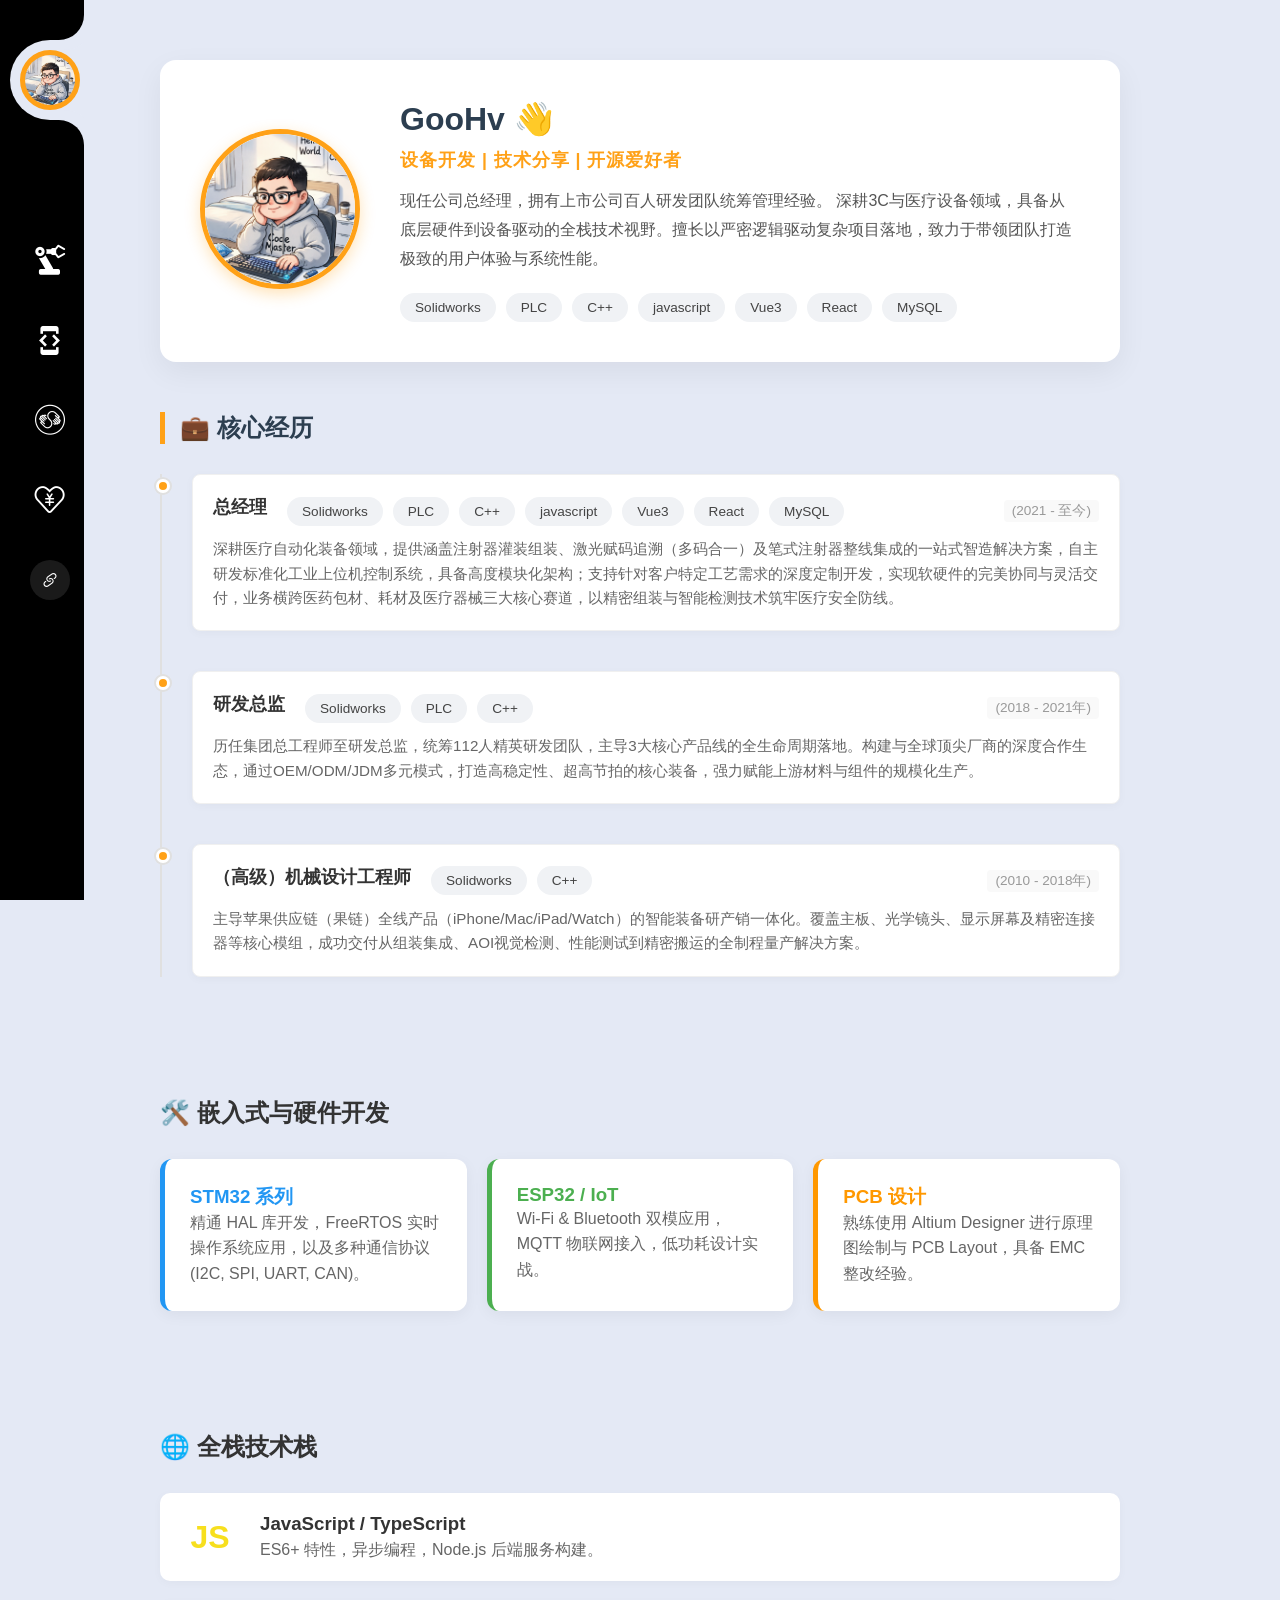
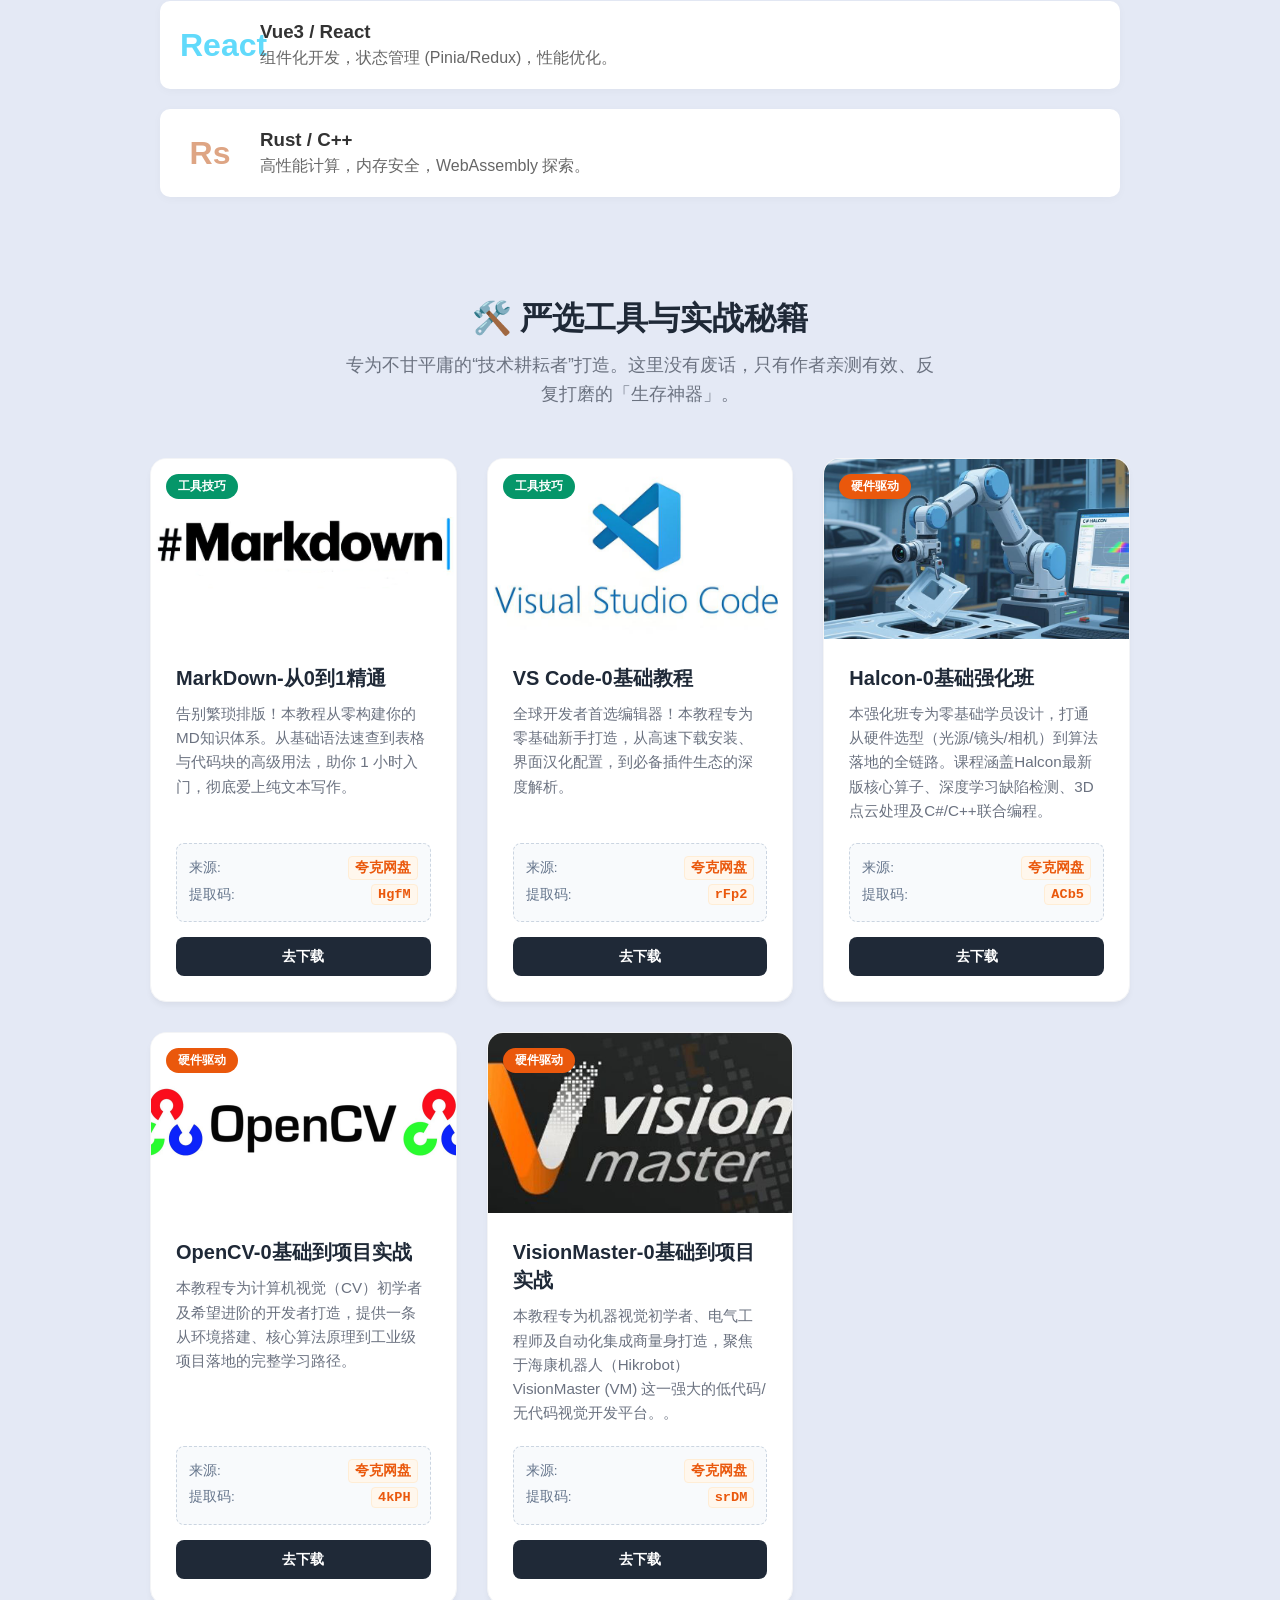
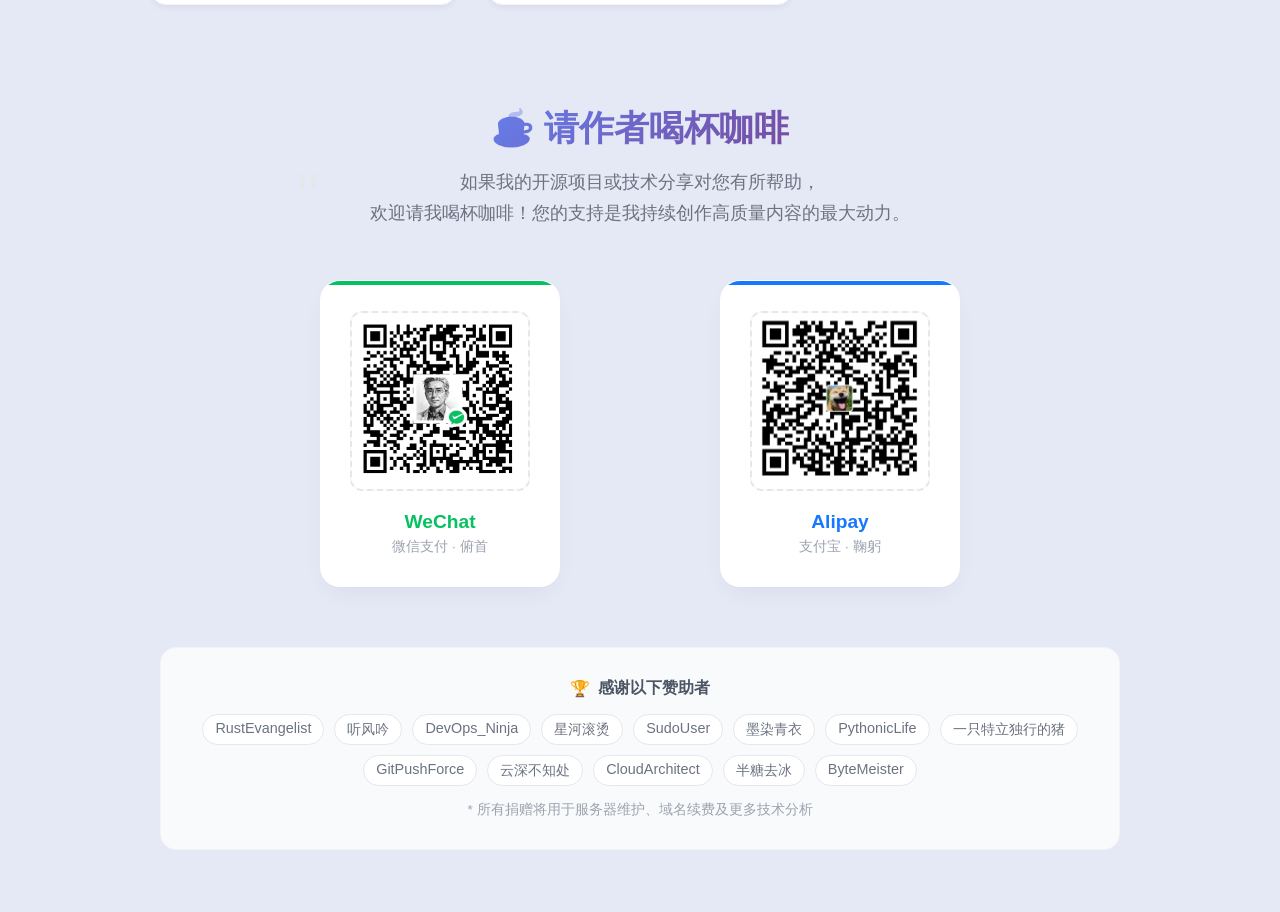
==== blog.html @ fdeefa2c "Initial commit" ====
<!DOCTYPE html>
<html lang="zh">
<head>
    <meta charset="UTF-8">
    <meta name="viewport" content="width=device-width, initial-scale=1.0">
    <title>GooHv's Blog</title>
    <link rel="icon" href="./images/favicon.png" type="image/png">
    <link rel="stylesheet" href="./font/iconfont.css">
    <!-- 1. 基础重置 (保持不变) -->
    <link rel="stylesheet" href="./css/b_bass.css">
    <!-- 2. 核心架构与侧边栏 (必须第一个加载) -->
    <link rel="stylesheet" href="./css/b_main.css">
    <!-- 3. 各个子页面的专用样式 (按需加载，顺序不重要，但在 main 之后) -->
    <link rel="stylesheet" href="./css/bs_home.css">
    <link rel="stylesheet" href="./css/bs_edevelopment.css">
    <link rel="stylesheet" href="./css/bs_fullstacked.css">
    <link rel="stylesheet" href="./css/bs_skills.css">
    <link rel="stylesheet" href="./css/bs_donate.css">
    <link rel="stylesheet" href="./css/bs_error.css">
</head>

<body>
    <div class="shell">
        <ul class="nav">
            <!-- 这是页面的logo展示区 -->
            <li id="logo">
                <a href="#my-home" onclick="loadPage('my-home'); return false;">
                    <div class="icon">
                        <div class="imageBox">
                            <img src="./images/CodingMan.png" alt="">
                        </div>
                    </div>
                    <div class="text logo-text">
                        <span>GooHv'S</span>
                        <span>BLOG</span>
                    </div>
                </a>
            </li>
            <!-- 这是页面的选框区之设备开发 -->
            <li>
                <a href="#e-development">
                    <div class="icon">
                        <i class="iconfont icon-e-development"></i>
                    </div>
                    <div class="text">设备开发</div>
                </a>
            </li>
            <!-- 这是页面的选框区之全栈技术 -->
            <li>
                <a href="#full-stacked">
                    <div class="icon">
                        <i class="iconfont icon-full-stacked"></i>
                    </div>
                    <div class="text">全栈技术</div>
                </a>
            </li>
            <!-- 这是页面的选框区之工具技巧 -->
            <li>
                <a href="#tools-skills" onclick="loadPage('tools-skills'); return false;">
                    <div class="icon">
                        <i class="iconfont icon-skills"></i>
                    </div>
                    <div class="text">工具技巧</div>
                </a>
            </li>
            <!-- 这是页面的选框区之关于捐献 -->
            <li>
                <a href="#about-donation" onclick="loadPage('about-donation'); return false;">
                    <div class="icon">
                        <i class="iconfont icon-about-donate"></i>
                    </div>
                    <div class="text">关于捐献</div>
                </a>
            </li>
            <!-- 这是页面的选框区之友情链接 -->
            <li class="friend-links-container">
                <div class="links-wrapper"> 
                    <!-- 1. 主入口图标 (收起时显示，展开时隐藏) -->
                    <a href="javascript:void(0)" class="main-entry" title="友情链接">
                        <i class="iconfont icon-friend-link"></i> 
                    </a>

                    <!-- 2. 子链接列表 (收起时隐藏，展开时显示) -->
                    <div class="sub-links">
                        <!-- 链接 1: GitHub -->
                        <a href="https://github.com/GooHvLiu" target="_blank" title="GitHub">
                            <i class="iconfont icon-github"></i> 
                        </a>
                        <!-- 链接 2: w3School -->
                        <a href="https://www.w3school.com.cn/" target="_blank" title="W3school">
                            <i class="iconfont icon-w3school"></i>
                        </a>
                        <!-- 链接 3: 个人博客 -->
                        <a href="./index.html" target="_blank" title="GooHv's Blog">
                            <i class="iconfont icon-coding"></i>
                        </a>
                    </div>

                </div>
            </li>
        </ul>
    </div>

    <!-- 这是主页面中主页链接区域 -->
    <section id="my-home">
        
    </section>

    <!-- 这是主页面中设备开发链接区域 -->
    <section id="e-development">
        
    </section>

    <!-- 这是主页面中全栈技术链接区域 -->
    <section id="full-stacked">
        
    </section>

    <!-- 这是主页面中工具技巧链接区域 -->
    <section id="tools-skills">
        
    </section>
    <!-- 这是主页面中关于捐献链接区域 -->
    <section id="about-donation">
        
    </section>

<!-- 脚本加载顺序至关重要 -->
<!-- 1. 全局配置 (必须第一个，提供 PAGE_PATH_MAP) -->
<script src="./js/b_gconfig.js"></script>

<!-- 2. 功能模块 (定义函数，依赖配置) -->
<script src="./js/b_hightlight.js"></script>
<script src="./js/b_load.js"></script>

<!-- 3. 初始化入口 (最后加载，绑定事件并调用上述函数) -->
<script src="./js/b_init.js"></script>
</body>
</html>
---- font/iconfont.css ----
@font-face {
  font-family: "iconfont"; /* Project id 5144908 */
  src: url('iconfont.woff2?t=1774449255094') format('woff2'),
       url('iconfont.woff?t=1774449255094') format('woff'),
       url('iconfont.ttf?t=1774449255094') format('truetype');
}

.iconfont {
  font-family: "iconfont" !important;
  font-size: 16px;
  font-style: normal;
  -webkit-font-smoothing: antialiased;
  -moz-osx-font-smoothing: grayscale;
}

.icon-search:before {
  content: "\e87c";
}

.icon-rocket:before {
  content: "\ea2d";
}

.icon-map-signs:before {
  content: "\f046";
}

.icon-puzzle-piece:before {
  content: "\f08c";
}

.icon-e-development:before {
  content: "\e623";
}

.icon-w3school:before {
  content: "\e610";
}

.icon-friend-link:before {
  content: "\e636";
}

.icon-github:before {
  content: "\e63a";
}

.icon-coding:before {
  content: "\e617";
}

.icon-skills:before {
  content: "\ec9f";
}

.icon-full-stacked:before {
  content: "\e63d";
}

.icon-about-donate:before {
  content: "\e601";
}

.icon-home:before {
  content: "\eac9";
}
---- css/b_bass.css ----
/* 这是全局匹配 */
* {
    margin: 0;
    padding: 0;
    box-sizing: border-box;
    list-style: none;
    text-decoration: none;
}
---- css/b_main.css ----
/* =========================================
   blog_main.css - 最终修正版 (支持长内容 + 磁铁吸附)
   ========================================= */

/* --- 全局重置 --- */
html, body {
    margin: 0;
    padding: 0;
    width: 100%;
    height: 100%; /* 让 html 也占满 */
}

body {
    background: #e4e9f5;
    font-family: 'Arial', 'Microsoft YaHei', sans-serif;
    
    /* 【核心魔法 1】让 body 成为滚动容器 */
    height: 100vh;
    overflow-y: auto;       /* 允许垂直滚动 */
    overflow-x: hidden;     /* 禁止水平滚动 */
    
    /* 【核心魔法 2】开启 Y 轴强制吸附 */
    /* 注意：mandatory 依然有效，即使 section 高度超过 100vh，
       它也会在滚动停止时尝试对齐到最近的 section 顶部 */
    scroll-snap-type: y mandatory;
    
    /* 【核心魔法 3】平滑滚动行为 */
    scroll-behavior: smooth;
    
    /* 隐藏滚动条 (美观) */
    scrollbar-width: none; 
    -ms-overflow-style: none;
}

body::-webkit-scrollbar { 
    display: none; 
}

/* --- Section 核心修正 (支持长内容) --- */
section {
    /* 【核心魔法 4】定义吸附点：顶部对齐 */
    scroll-snap-align: start;
    
    /* 【关键修改】改为 min-height，允许内容撑开高度 */
    /* min-height: 100vh;  */
    width: 100%;
    
    /* 恢复 Flex 布局以实现“内容少时居中，内容多时自然排列” */
    display: flex;
    flex-direction: column; /* 垂直排列子元素 */
    justify-content: center; /* 内容少时：垂直居中 */
    align-items: center;     /* 水平居中 */
    
    position: relative;
    box-sizing: border-box;
    padding: 20px;
    background: #e4e9f5;
    
    /* 禁止选中 (侧边栏交互需要) */
    user-select: none;
    -webkit-user-select: none;
    -moz-user-select: none;
    -ms-user-select: none;
    
    /* 确保长内容不会被截断 */
    overflow: visible; 
    z-index: 1; /* 确保在背景之上 */
}

/* 
   【重要技巧】当内容超过一屏时，justify-content: center 可能会导致上下留白不均。
   但这对显示内容没有影响，内容会完整显示。
   如果你希望内容多时强制从顶部开始显示（不留上方空白），
   可以取消下面的注释，但这会牺牲“短内容居中”的效果。
   目前配置是：短内容居中，长内容完整显示（上下可能有留白，但内容全在）。
*/

/* 允许子页面内容区域恢复文字选中 */
section .content-wrapper,
section .tools-library,
section .donate-wrapper,
section .stack-container,
section .dev-container,
section * {
    user-select: text;
    -webkit-user-select: text;
}

/* ================= 左侧侧边栏 (.shell) - 保持原样 ================= */
.shell {
    position: fixed;
    width: 84px;
    height: 100%;
    background: #000000;
    z-index: 9999; /* 确保始终在最上层 */
    transition: width 0.5s;
    padding-left: 10px;
    overflow: hidden;
}

.shell:hover {
    width: 200px;
}

.imageBox {
    position: relative;
    width: 50px;
    height: 50px;
    border-radius: 50%;
    overflow: hidden;
    background: #fff;
}

.imageBox img {
    width: 100%;
    height: 100%;
    object-fit: cover;
}

.active {
    background: #e4e9f5;
    border-top-left-radius: 50px;
    border-bottom-left-radius: 50px;
}

.active::before {
    content: "";
    position: absolute;
    top: -30px;
    right: 0;
    width: 30px;
    height: 30px;
    border-bottom-right-radius: 25px;
    box-shadow: 5px 5px 0 5px #e4e9f5;
    background: transparent;
}

.active::after {
    content: "";
    position: absolute;
    bottom: -30px;
    right: 0;
    width: 30px;
    height: 30px;
    border-top-right-radius: 25px;
    box-shadow: 5px -5px 0 5px #e4e9f5;
    background: transparent;
}

#logo {
    margin: 40px 0 100px 0;
}

.shell ul {
    position: relative;
    height: 100vh;
    display: flex;
    flex-direction: column;
    padding-bottom: 0;
    list-style: none;
    margin: 0;
    padding-left: 0;
}

.shell ul li {
    position: relative;
    padding: 5px;
}

.shell ul li a {
    position: relative;
    display: flex;
    white-space: nowrap;
    text-decoration: none;
}

.icon {
    position: relative;
    display: flex;
    justify-content: center;
    align-items: center;
    min-width: 60px;
    padding-left: 10px;
    height: 70px;
    color: rgb(255, 255, 255);
    transition: 0.5s;
}

.active a .icon::before {
    content: "";
    position: absolute;
    inset: 5px;
    width: 60px;
    background: #000000;
    border-radius: 50%;
    transition: 0.5s;
    border: 7px solid #ffa117;
    box-sizing: border-box;
}

.icon i {
    font-size: 30px;
    z-index: 999;
}

.text {
    position: relative;
    min-height: 70px;
    display: flex;
    flex-direction: column;
    justify-content: center;
    align-items: flex-start;
    font-size: 20px;
    color: #ffad32c1;
    padding-left: 15px;
    text-transform: uppercase;
    letter-spacing: 2px;
    transition: 0.5s;
}

.logo-text {
    font-size: 14px;
    font-weight: bold;
    line-height: 1.5;
}

.logo-text span {
    display: block;
    transition: color 0.5s;
}

.shell ul li:hover a .logo-text span,
.shell ul li:hover a .icon,
.shell ul li:hover a .text {
    color: #ffa117;
}

/* ================= 友情链接 ================= */
.friend-links-container {
    position: absolute;
    bottom: -10px;
    left: 3px;
    width: calc(100% - 20px);
    transition: all 0.5s;
    z-index: 100;
}

.links-wrapper {
    display: flex;
    justify-content: flex-start;
    gap: 10px;
    padding-left: 12px;
    align-items: center;
    height: 50px;
}

.links-wrapper a, 
.sub-links a {
    display: flex;
    justify-content: center;
    align-items: center;
    width: 40px;
    height: 40px;
    border-radius: 50%;
    background: rgba(255, 255, 255, 0.1);
    color: #fff;
    font-size: 20px;
    transition: all 0.3s;
    text-decoration: none;
    flex-shrink: 0;
}

.links-wrapper a:hover,
.sub-links a:hover {
    background: #ffa117;
    color: #000;
    transform: translateY(-3px) scale(1.1);
    box-shadow: 0 4px 10px rgba(255, 161, 23, 0.4);
}

.sub-links { display: none; }
.main-entry { display: flex; }

.shell:hover .main-entry { display: none; }
.shell:hover .sub-links {
    display: flex;
    gap: 15px;
}

@keyframes popInLinks {
    to { opacity: 1; transform: translateX(0) scale(1); }
}

.shell:hover .sub-links a {
    opacity: 0;
    transform: translateX(-10px) scale(0.5);
    animation: popInLinks 0.4s cubic-bezier(0.175, 0.885, 0.32, 1.275) forwards;
}

.shell:hover .sub-links a:nth-child(1) { animation-delay: 0.05s; }
.shell:hover .sub-links a:nth-child(2) { animation-delay: 0.1s; }
.shell:hover .sub-links a:nth-child(3) { animation-delay: 0.15s; }
---- css/bs_home.css ----
/* =========================================
   section_home.css - 主页内容样式,个人简介卡片、时间轴
   ========================================= */

.content-wrapper {
    max-width: 1000px;
    width: 100%;
    margin: 0 auto;
    padding: 40px 20px;
    animation: fadeInUp 0.8s ease-out;
    color: #333;
    text-align: left;
}

.profile-card {
    background: #ffffff;
    border-radius: 16px;
    padding: 40px;
    box-shadow: 0 10px 30px rgba(0, 0, 0, 0.06);
    display: flex;
    gap: 40px;
    align-items: center;
    margin-bottom: 50px;
    transition: transform 0.3s ease;
}

.profile-card:hover {
    transform: translateY(-5px);
    box-shadow: 0 15px 35px rgba(0, 0, 0, 0.1);
}

.avatar-box { flex-shrink: 0; }

.profile-avatar {
    width: 160px;
    height: 160px;
    border-radius: 50%;
    border: 5px solid #ffa117;
    object-fit: cover;
    box-shadow: 0 5px 15px rgba(255, 161, 23, 0.3);
}

.profile-info { flex: 1; }

.profile-title {
    font-size: 2rem;
    color: #2c3e50;
    margin: 0 0 10px 0;
    font-weight: 700;
}

.title-tags-row {
    display: flex;
    align-items: center;
    gap: 20px;
    margin-bottom: 10px;
    flex-wrap: wrap;
}

.profile-subtitle {
    font-size: 1.1rem;
    color: #ffa117;
    font-weight: 600;
    margin: 0 0 15px 0;
    text-transform: uppercase;
    letter-spacing: 1px;
}

.profile-bio {
    color: #555;
    line-height: 1.8;
    font-size: 1rem;
    margin-bottom: 20px;
}

.skill-tags {
    display: flex;
    flex-wrap: wrap;
    gap: 10px;
}

.skill-tags span {
    background: #f0f2f5;
    color: #444;
    padding: 6px 14px;
    border-radius: 20px;
    font-size: 0.85rem;
    font-weight: 500;
    transition: all 0.2s;
    border: 1px solid transparent;
    cursor: default;
}

.skill-tags span:hover {
    background: #ffa117;
    color: #fff;
    transform: translateY(-2px);
}

.section-header { margin-bottom: 30px; }

.section-title {
    font-size: 1.5rem;
    color: #2c3e50;
    border-left: 5px solid #ffa117;
    padding-left: 15px;
    margin: 0;
    display: flex;
    align-items: center;
}

.timeline {
    position: relative;
    padding-left: 30px;
    border-left: 2px solid #e0e0e0;
}

.timeline-item {
    position: relative;
    margin-bottom: 40px;
}

.timeline-item:last-child { margin-bottom: 0; }

.timeline-marker {
    position: absolute;
    left: -36px;
    top: 5px;
    width: 14px;
    height: 14px;
    background: #ffa117;
    border-radius: 50%;
    border: 3px solid #fff;
    box-shadow: 0 0 0 2px #e0e0e0;
    transition: transform 0.2s;
}

.timeline-item:hover .timeline-marker {
    transform: scale(1.2);
    background: #ff8c00;
}

.timeline-content {
    background: #fff;
    padding: 20px;
    border-radius: 8px;
    box-shadow: 0 2px 10px rgba(0,0,0,0.03);
    border: 1px solid #f0f0f0; 
}

.timeline-title {
    font-size: 1.1rem;
    color: #333;
    margin: 0 0 8px 0;
    font-weight: 600;
    display: flex;
    justify-content: space-between;
    flex-wrap: wrap;
    gap: 10px;
}

.timeline-date {
    font-size: 0.85rem;
    color: #999;
    font-weight: normal;
    background: #f9f9f9;
    padding: 2px 8px;
    border-radius: 4px;
    margin-left: auto;
}

.timeline-desc {
    color: #666;
    line-height: 1.6;
    font-size: 0.95rem;
    margin: 0;
}

@keyframes fadeInUp {
    from { opacity: 0; transform: translateY(40px); }
    to { opacity: 1; transform: translateY(0); }
}

@media (max-width: 768px) {
    .profile-card {
        flex-direction: column;
        text-align: center;
        padding: 30px 20px;
    }
    .skill-tags { justify-content: center; }
    .timeline-title { flex-direction: column; gap: 5px; }
    .timeline-date { margin-left: 0; justify-content: center; }
}
---- css/bs_edevelopment.css ----
/* =========================================
   section_edevelopment.css - 设备开发页面样式
   ========================================= */

.dev-container {
    max-width: 1000px;
    width: 100%;
    margin: 0 auto;
    padding: 40px 20px;
    animation: fadeIn 0.6s;
    color: #333;
    text-align: left;
}

.dev-grid {
    display: grid;
    grid-template-columns: repeat(auto-fill, minmax(300px, 1fr));
    gap: 20px;
}

.dev-card {
    background: #fff;
    padding: 25px;
    border-radius: 12px;
    box-shadow: 0 4px 15px rgba(0,0,0,0.05);
    border-left: 5px solid #2196F3;
    transition: transform 0.2s;
}

.dev-card:hover {
    transform: translateY(-5px);
}

@keyframes fadeIn {
    from { opacity: 0; transform: translateY(10px); }
    to { opacity: 1; transform: translateY(0); }
}

@media (max-width: 600px) {
    .dev-grid { grid-template-columns: 1fr; }
}
---- css/bs_fullstacked.css ----
/* =========================================
   section_fullstacked.css - 全栈技术页面样式
   ========================================= */

.stack-container {
    max-width: 1000px;
    width: 100%;
    margin: 0 auto;
    padding: 40px 20px;
    animation: fadeIn 0.6s;
    color: #333;
    text-align: left;
}

.stack-list {
    display: flex;
    flex-direction: column;
    gap: 20px;
}

.stack-item {
    background: #fff;
    padding: 20px;
    border-radius: 10px;
    display: flex;
    align-items: center;
    gap: 20px;
    box-shadow: 0 2px 10px rgba(0,0,0,0.03);
    transition: transform 0.2s;
}

.stack-item:hover {
    transform: translateX(5px);
}

.stack-icon {
    font-size: 2rem;
    width: 60px;
    text-align: center;
    font-weight: bold;
}

@keyframes fadeIn {
    from { opacity: 0; transform: translateY(10px); }
    to { opacity: 1; transform: translateY(0); }
}

@media (max-width: 600px) {
    .stack-item { flex-direction: column; text-align: center; }
    .stack-icon { margin-bottom: 10px; }
}
---- css/bs_skills.css ----
/* =========================================
   section_skills.css - 工具技巧页面样式
   ========================================= */

.tools-library {
    max-width: 1000px;
    width: 100%;
    margin: 0 auto;
    padding: 20px 10px;
    font-family: -apple-system, BlinkMacSystemFont, "Segoe UI", Roboto, sans-serif;
    animation: fadeInUp 0.6s ease-out;
    color: #333;
    text-align: left;
}

.library-header {
    text-align: center;
    margin-bottom: 50px;
}

.library-title {
    font-size: 2rem;
    color: #1f2937;
    margin-bottom: 10px;
    font-weight: 800;
}

.library-subtitle {
    color: #6b7280;
    font-size: 1.1rem;
    max-width: 600px;
    margin: 0 auto;
    line-height: 1.6;
}

.tutorial-grid {
    display: grid;
    grid-template-columns: repeat(auto-fill, minmax(300px, 1fr));
    gap: 30px;
}

.tutorial-card {
    background: #fff;
    border-radius: 16px;
    overflow: hidden;
    box-shadow: 0 4px 6px -1px rgba(0, 0, 0, 0.05);
    transition: all 0.3s cubic-bezier(0.4, 0, 0.2, 1);
    border: 1px solid #f3f4f6;
    display: flex;
    flex-direction: column;
    position: relative;
}

.tutorial-card:hover {
    transform: translateY(-8px);
    box-shadow: 0 20px 25px -5px rgba(0, 0, 0, 0.1);
    border-color: #ffa117;
}

.card-image {
    width: 100%;
    height: 180px;
    background-color: #f9fafb;
    position: relative;
    overflow: hidden;
    display: flex;
    align-items: center;
    justify-content: center;
}

.card-image img {
    width: 100%;
    height: 100%;
    object-fit: cover;
    transition: transform 0.5s;
}

.tutorial-card:hover .card-image img {
    transform: scale(1.05);
}

.card-badge {
    position: absolute;
    top: 15px;
    left: 15px;
    background: rgba(0, 0, 0, 0.7);
    color: #fff;
    padding: 4px 12px;
    border-radius: 20px;
    font-size: 0.75rem;
    font-weight: 600;
    backdrop-filter: blur(4px);
    z-index: 10;
}

.badge-hardware { background: #ea580c; }
.badge-software { background: #2563eb; }
.badge-tips { background: #059669; }

.card-content {
    padding: 25px;
    flex: 1;
    display: flex;
    flex-direction: column;
}

.card-title {
    font-size: 1.25rem;
    font-weight: 700;
    color: #1f2937;
    margin: 0 0 10px 0;
    line-height: 1.4;
}

.card-desc {
    font-size: 0.95rem;
    color: #6b7280;
    line-height: 1.6;
    margin-bottom: 20px;
    flex: 1;
}

.download-info {
    background: #f8fafc;
    border-radius: 8px;
    padding: 12px;
    margin-top: auto;
    border: 1px dashed #cbd5e1;
}

.download-row {
    display: flex;
    justify-content: space-between;
    align-items: center;
    font-size: 0.85rem;
    margin-bottom: 4px;
}

.download-label { color: #64748b; font-weight: 500; }

.website-highlight, .password-highlight {
    color: #ea580c; 
    font-weight: 700;
    font-family: monospace;
    background: #fff7ed;
    padding: 2px 6px;
    border-radius: 4px;
    border: 1px solid #ffedd5;
}

.btn-download {
    display: block;
    width: 100%;
    text-align: center;
    background: #1f2937;
    color: #fff;
    padding: 10px 0;
    border-radius: 8px;
    text-decoration: none;
    font-weight: 600;
    font-size: 0.9rem;
    margin-top: 15px;
    transition: background 0.2s;
}

.btn-download:hover {
    background: #ffa117;
    color: #000;
}

.placeholder-img {
    color: #cbd5e1;
    font-size: 3rem;
    display: flex;
    flex-direction: column;
    align-items: center;
    gap: 10px;
}

@keyframes fadeInUp {
    from { opacity: 0; transform: translateY(40px); }
    to { opacity: 1; transform: translateY(0); }
}

@media (max-width: 600px) {
    .tutorial-grid { grid-template-columns: 1fr; }
}
---- css/bs_donate.css ----
/* =========================================
   section_donate.css - 关于捐献页面样式
   ========================================= */

.donate-wrapper {
    max-width: 1000px;
    width: 100%;
    margin: 0 auto;
    padding: 40px 20px;
    text-align: center;
    font-family: -apple-system, BlinkMacSystemFont, "Segoe UI", Roboto, sans-serif;
    animation: slideUp 0.8s ease-out;
    color: #333;
}

.donate-title {
    font-size: 2.2rem;
    font-weight: 700;
    color: #1f2937;
    margin-bottom: 15px;
    background: linear-gradient(135deg, #667eea 0%, #764ba2 100%);
    -webkit-background-clip: text;
    -webkit-text-fill-color: transparent;
    display: inline-block;
}

.donate-desc {
    font-size: 1.1rem;
    color: #6b7280;
    line-height: 1.8;
    max-width: 650px;
    margin: 0 auto 50px;
    position: relative;
}

.donate-desc::before {
    content: '"';
    font-size: 4rem;
    color: #e5e7eb;
    position: absolute;
    top: -30px;
    left: -20px;
    z-index: -1;
    font-family: serif;
}

.qr-grid {
    display: flex;
    justify-content: center;
    gap: 160px;
    flex-wrap: wrap;
    margin-bottom: 60px;
}

.qr-card {
    background: #ffffff;
    border-radius: 20px;
    padding: 30px 20px;
    width: 240px;
    box-shadow: 0 10px 25px -5px rgba(0, 0, 0, 0.05);
    transition: all 0.3s ease;
    border: 1px solid rgba(255, 255, 255, 0.5);
    position: relative;
    overflow: hidden;
    cursor: default;
}

.qr-card:hover {
    transform: translateY(-8px);
    box-shadow: 0 20px 25px -5px rgba(0, 0, 0, 0.1);
}

.qr-card::after {
    content: '';
    position: absolute;
    top: 0;
    left: 0;
    width: 100%;
    height: 4px;
    transition: height 0.3s;
}
.wechat-card::after { background: #07c160; }
.alipay-card::after { background: #1677ff; }
.qr-card:hover::after { height: 6px; }

.qr-image-box {
    width: 180px;
    height: 180px;
    background: #f9fafb;
    border-radius: 12px;
    margin: 0 auto 20px;
    display: flex;
    align-items: center;
    justify-content: center;
    border: 2px dashed #e5e7eb;
    transition: border-color 0.3s;
}

.qr-card:hover .qr-image-box {
    border-color: #d1d5db;
    background: #fff;
}

.qr-image-box img {
    width: 100%;
    height: 100%;
    object-fit: cover;
    border-radius: 10px;
}

.platform-name {
    font-size: 1.2rem;
    font-weight: 700;
    margin-bottom: 5px;
    display: flex;
    align-items: center;
    justify-content: center;
    gap: 8px;
}
.wechat-text { color: #07c160; }
.alipay-text { color: #1677ff; }

.platform-sub {
    font-size: 0.85rem;
    color: #9ca3af;
}

.thanks-section {
    background: #f9fafb;
    border-radius: 16px;
    padding: 30px;
    margin-top: 40px;
    border: 1px solid #f3f4f6;
}

.thanks-title {
    font-size: 1rem;
    font-weight: 600;
    color: #4b5563;
    margin-bottom: 15px;
    display: flex;
    align-items: center;
    justify-content: center;
    gap: 8px;
}

.thanks-list {
    display: flex;
    flex-wrap: wrap;
    justify-content: center;
    gap: 10px;
    font-size: 0.9rem;
    color: #6b7280;
}

.thanks-tag {
    background: #fff;
    padding: 5px 12px;
    border-radius: 20px;
    border: 1px solid #e5e7eb;
    transition: all 0.2s;
}

.thanks-tag:hover {
    border-color: #07c160;
    color: #07c160;
    transform: scale(1.05);
}

@keyframes slideUp {
    from { opacity: 0; transform: translateY(40px); }
    to { opacity: 1; transform: translateY(0); }
}

@media (max-width: 600px) {
    .qr-grid { gap: 20px; }
    .qr-card { width: 100%; max-width: 280px; }
    .donate-title { font-size: 1.8rem; }
}
---- css/bs_error.css ----
/* =========================================
   section_404.css - 404 错误页面专用样式
   ========================================= */

.error-container {
    display: flex;
    flex-direction: column;
    align-items: center;
    justify-content: center;
    text-align: center;
    padding: 60px 20px;
    min-height: 60vh; /* 占据视口大部分高度，保持视觉平衡 */
    color: #3a3a7d; /*  fallback 颜色 */
    animation: fadeIn 0.6s ease-out;
    width: 100%; /* 确保占满 section */
    box-sizing: border-box;
}

.error-code {
    font-size: 8rem; /* 超大字号 */
    font-weight: 900;
    line-height: 1;
    margin-bottom: 10px;
    background: linear-gradient(135deg, #5a5ac9 0%, #8a5ac9 100%);
    -webkit-background-clip: text;
    background-clip: text;
    color: transparent;
    text-shadow: 0 10px 30px rgba(90, 90, 201, 0.2);
    position: relative;
    display: inline-block;
    animation: float 3s ease-in-out infinite;
}

.error-title {
    font-size: 2.5rem;
    font-weight: 700;
    margin-bottom: 20px;
    color: #2c2c5e;
    margin-top: 0;
}

.error-message {
    font-size: 1.1rem;
    line-height: 1.8;
    color: #5a5a9d;
    max-width: 600px;
    margin-bottom: 40px;
    opacity: 0.9;
}

.error-btn {
    display: inline-flex;
    align-items: center;
    gap: 10px;
    background: linear-gradient(135deg, #5a5ac9 0%, #8a5ac9 100%);
    color: white;
    padding: 14px 36px;
    border-radius: 50px;
    text-decoration: none;
    font-weight: 600;
    font-size: 1rem;
    transition: all 0.3s cubic-bezier(0.4, 0, 0.2, 1);
    box-shadow: 0 5px 15px rgba(90, 90, 201, 0.3);
    border: 2px solid transparent;
    cursor: pointer;
    outline: none; /* 移除按钮默认焦点框 */
}

.error-btn:hover {
    transform: translateY(-3px);
    box-shadow: 0 8px 25px rgba(90, 90, 201, 0.45);
    background: white;
    color: #5a5ac9;
    border-color: #5a5ac9;
}

.error-btn:active {
    transform: translateY(-1px);
}

/* 装饰性浮动图标容器 */
.floating-icons {
    position: relative;
    width: 100%;
    height: 200px;
    margin-bottom: 20px;
    pointer-events: none; /* 防止遮挡点击 */
}

.f-icon {
    position: absolute;
    color: rgba(90, 90, 201, 0.15);
    font-size: 2rem;
    animation: floatIcon 6s ease-in-out infinite;
}

.f-icon:nth-child(1) { top: 10%; left: 20%; animation-delay: 0s; font-size: 2.5rem; }
.f-icon:nth-child(2) { top: 60%; left: 10%; animation-delay: 2s; }
.f-icon:nth-child(3) { top: 20%; right: 25%; animation-delay: 4s; font-size: 3rem; }
.f-icon:nth-child(4) { top: 70%; right: 15%; animation-delay: 1s; }

/* 动画定义 */
@keyframes float {
    0%, 100% { transform: translateY(0); }
    50% { transform: translateY(-15px); }
}

@keyframes floatIcon {
    0%, 100% { transform: translateY(0) rotate(0deg); }
    50% { transform: translateY(-20px) rotate(10deg); }
}

@keyframes fadeIn {
    from { opacity: 0; transform: translateY(20px); }
    to { opacity: 1; transform: translateY(0); }
}

/* 响应式调整 */
@media (max-width: 768px) {
    .error-code { font-size: 5rem; }
    .error-title { font-size: 2rem; }
    .error-message { font-size: 1rem; padding: 0 10px; }
    .floating-icons { display: none; } /* 移动端隐藏装饰图标，保持简洁 */
}
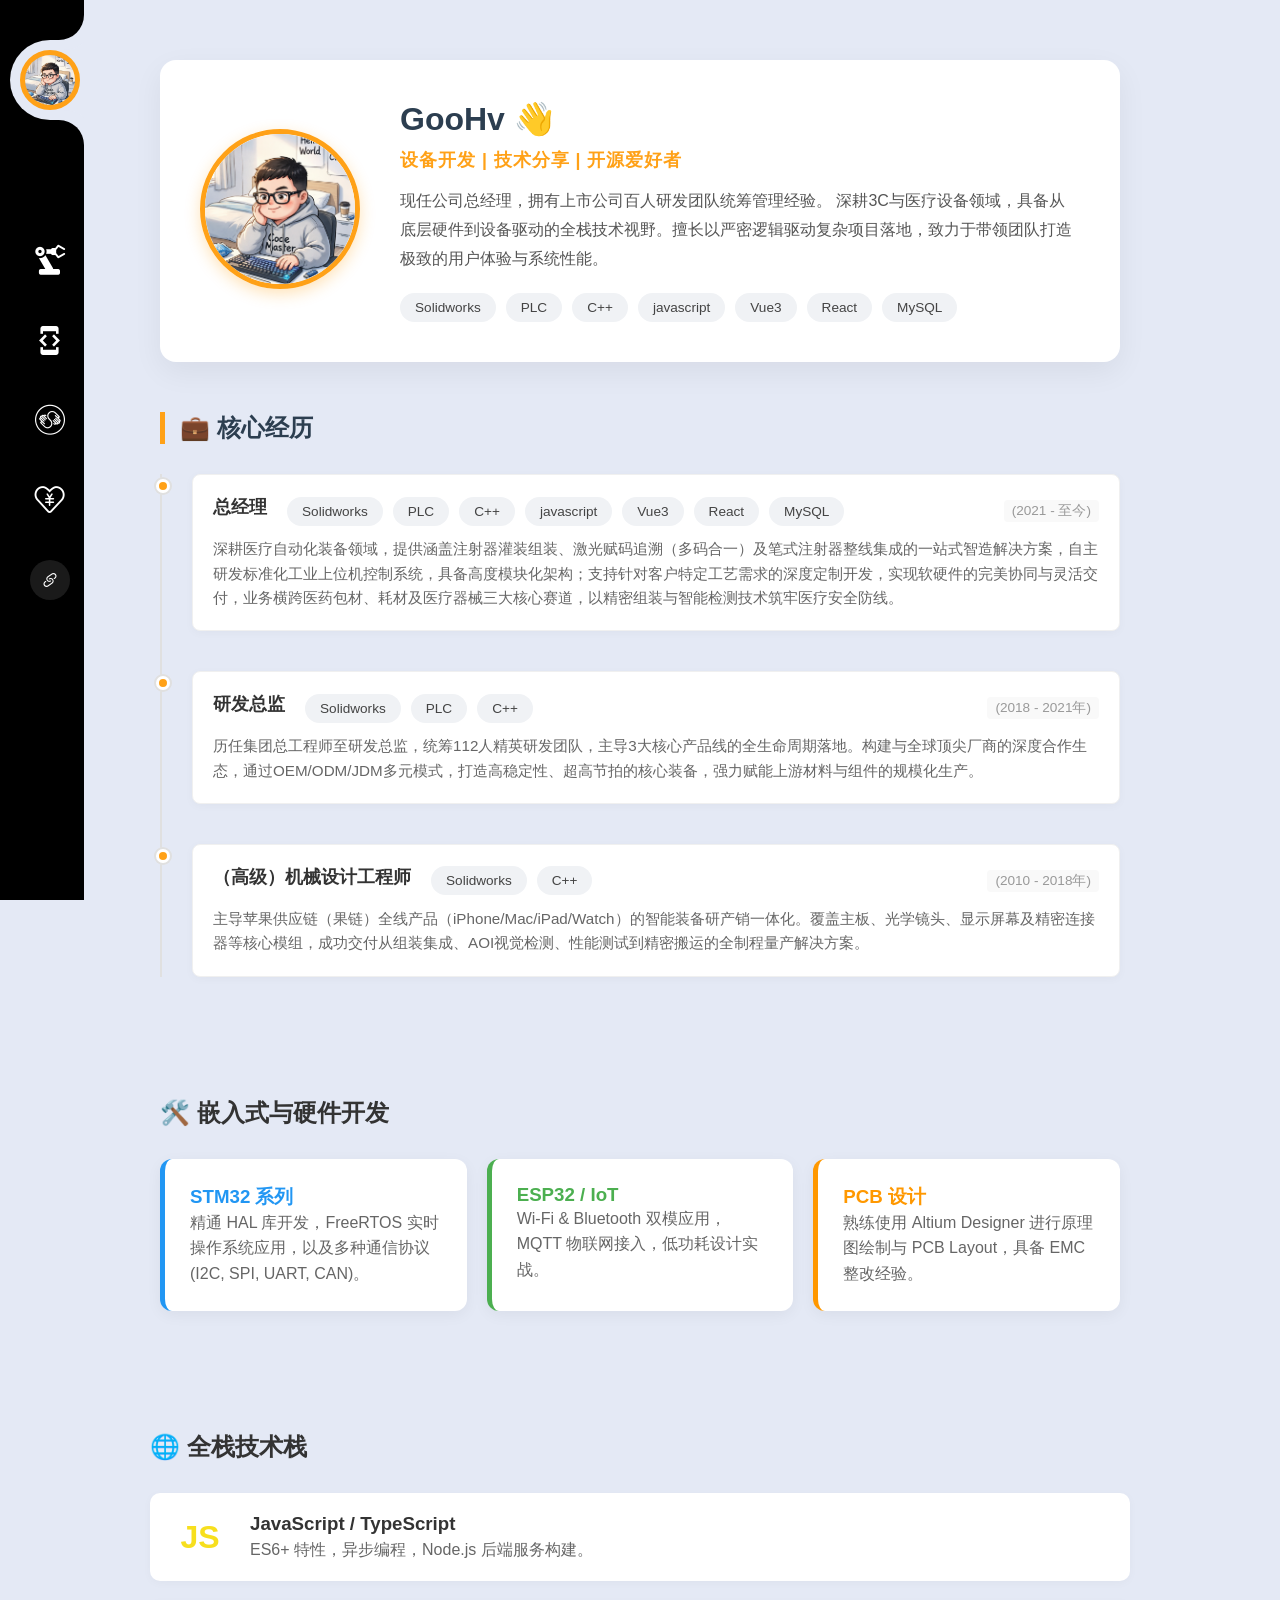
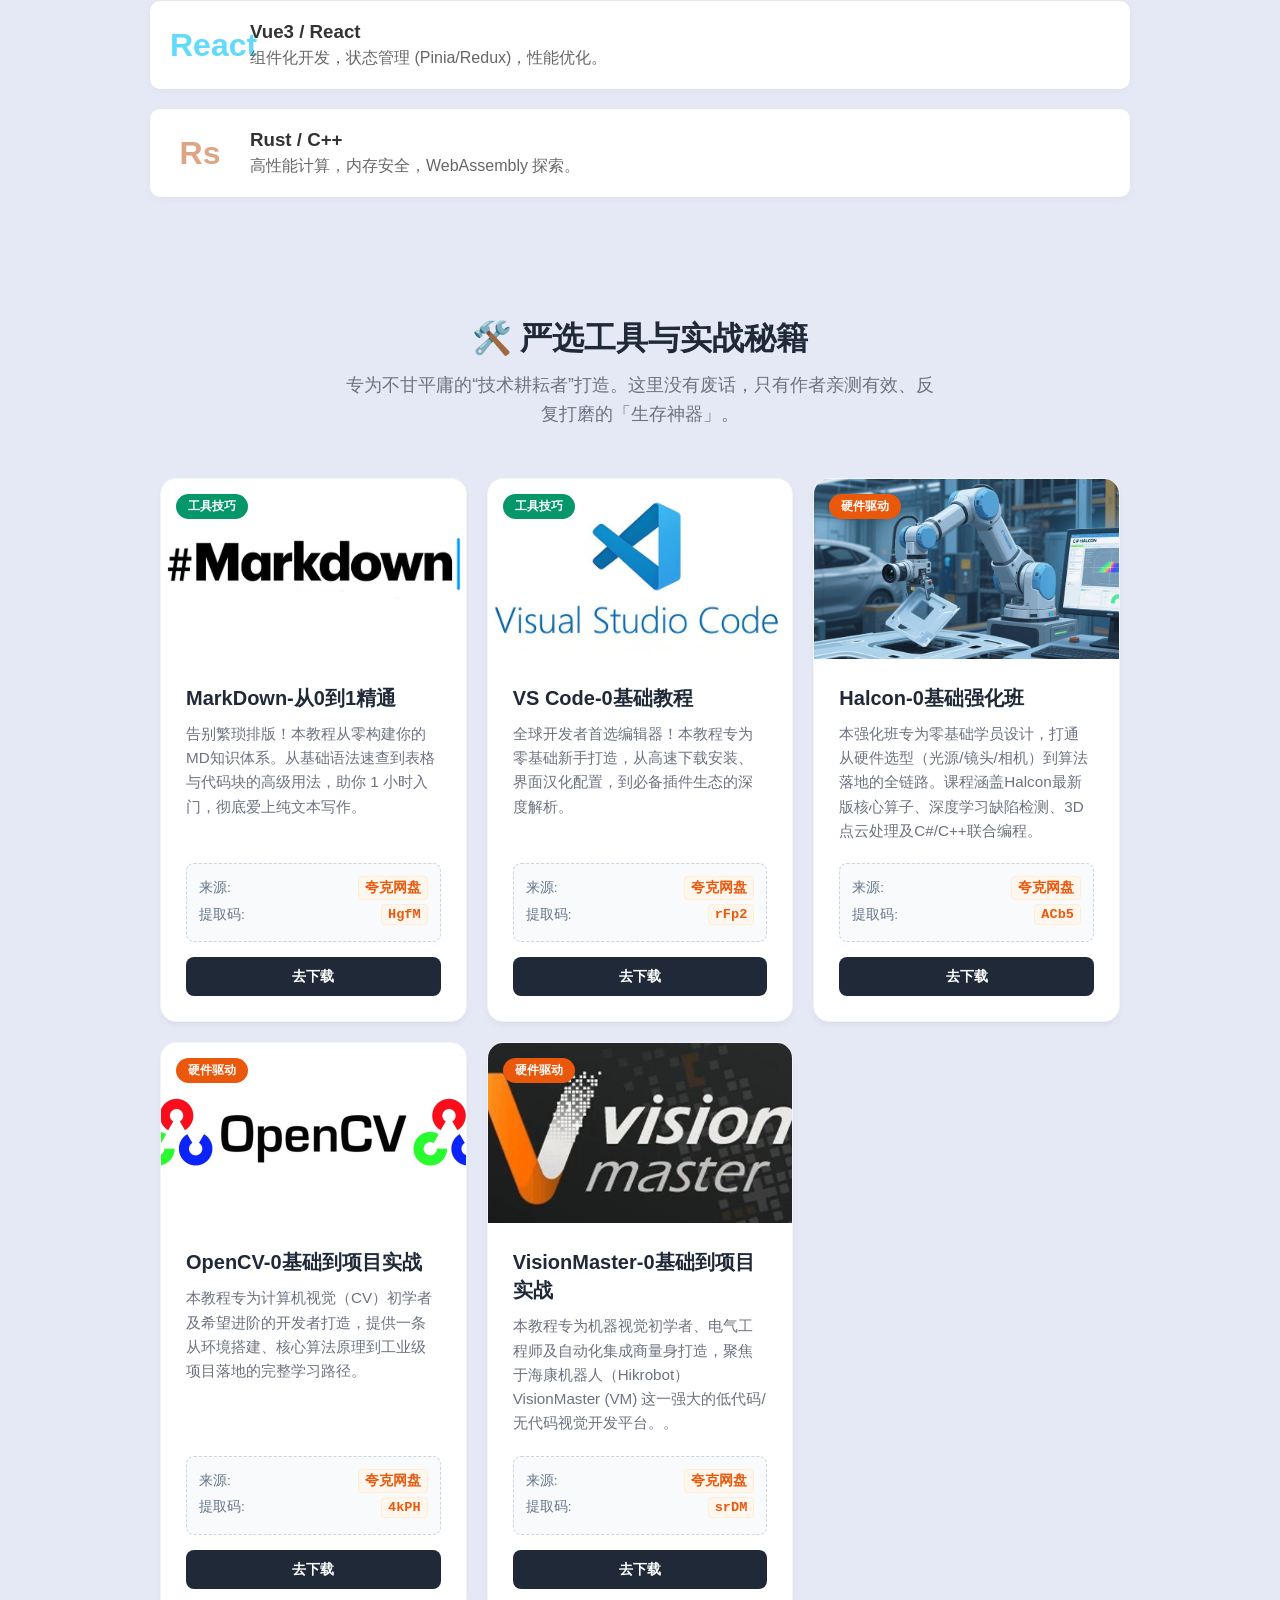
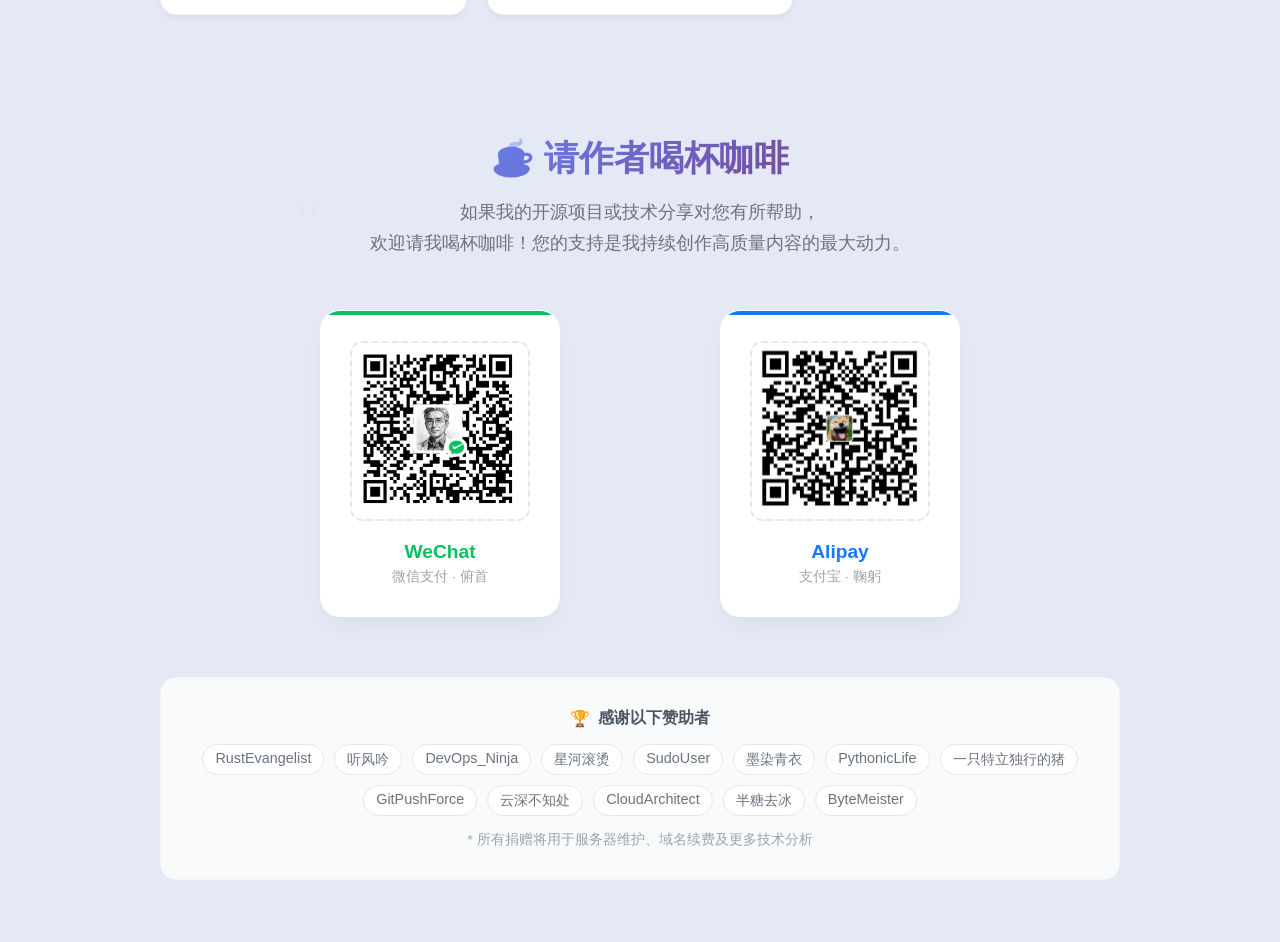
==== commit 24ef72a2: "Optimized the web's overall display effect." ====
--- a/blog.html
+++ b/blog.html
@@ -24,7 +24,7 @@
         <ul class="nav">
             <!-- 这是页面的logo展示区 -->
             <li id="logo">
-                <a href="#my-home" onclick="loadPage('my-home'); return false;">
+                <a href="#my-home">
                     <div class="icon">
                         <div class="imageBox">
                             <img src="./images/CodingMan.png" alt="">
@@ -56,7 +56,7 @@
             </li>
             <!-- 这是页面的选框区之工具技巧 -->
             <li>
-                <a href="#tools-skills" onclick="loadPage('tools-skills'); return false;">
+                <a href="#tools-skills" >
                     <div class="icon">
                         <i class="iconfont icon-skills"></i>
                     </div>
@@ -65,7 +65,7 @@
             </li>
             <!-- 这是页面的选框区之关于捐献 -->
             <li>
-                <a href="#about-donation" onclick="loadPage('about-donation'); return false;">
+                <a href="#about-donation" >
                     <div class="icon">
                         <i class="iconfont icon-about-donate"></i>
                     </div>
@@ -83,7 +83,7 @@
                     <!-- 2. 子链接列表 (收起时隐藏，展开时显示) -->
                     <div class="sub-links">
                         <!-- 链接 1: GitHub -->
-                        <a href="https://github.com/GooHvLiu" target="_blank" title="GitHub">
+                        <a href="https://github.com/GooHvLiu/GooHv-s-Blog" target="_blank" title="GitHub">
                             <i class="iconfont icon-github"></i> 
                         </a>
                         <!-- 链接 2: w3School -->
@@ -91,7 +91,7 @@
                             <i class="iconfont icon-w3school"></i>
                         </a>
                         <!-- 链接 3: 个人博客 -->
-                        <a href="./index.html" target="_blank" title="GooHv's Blog">
+                        <a href="./index.html" target="_blank" title="GooHv-Blog">
                             <i class="iconfont icon-coding"></i>
                         </a>
                     </div>
@@ -102,7 +102,7 @@
     </div>
 
     <!-- 这是主页面中主页链接区域 -->
-    <section id="my-home">
+    <section id="my-home" >
         
     </section>
 
@@ -135,5 +135,11 @@
 
 <!-- 3. 初始化入口 (最后加载，绑定事件并调用上述函数) -->
 <script src="./js/b_init.js"></script>
+
+<!-- 4. 点击菜单触发事件 -->
+<script src="./js/b_clickmenu.js"></script>
+
+<!-- 5. 滚动滑轮触发事件 -->
+<script src="./js/b_scroll.js"></script>
 </body>
 </html> 
--- a/css/bs_home.css
+++ b/css/bs_home.css
@@ -3,7 +3,7 @@
    ========================================= */
 
 .content-wrapper {
-    max-width: 1000px;
+    max-width: 1000px; /* 少20px，因为左边有时间轴 */
     width: 100%;
     margin: 0 auto;
     padding: 40px 20px;
--- a/css/bs_fullstacked.css
+++ b/css/bs_fullstacked.css
@@ -3,7 +3,7 @@
    ========================================= */
 
 .stack-container {
-    max-width: 1000px;
+    max-width: 1020px;
     width: 100%;
     margin: 0 auto;
     padding: 40px 20px;
--- a/css/bs_skills.css
+++ b/css/bs_skills.css
@@ -3,14 +3,32 @@
    ========================================= */
 
 .tools-library {
-    max-width: 1000px;
+    max-width: 1000px; 
     width: 100%;
     margin: 0 auto;
-    padding: 20px 10px;
+    padding: 40px 20px;
     font-family: -apple-system, BlinkMacSystemFont, "Segoe UI", Roboto, sans-serif;
     animation: fadeInUp 0.6s ease-out;
     color: #333;
     text-align: left;
+}
+
+.tutorial-grid {
+    display: grid;
+    grid-template-columns: repeat(auto-fill, minmax(300px, 1fr));
+    gap: 20px;
+}
+
+.tutorial-card {
+    background: #fff;
+    border-radius: 16px;
+    overflow: hidden;
+    box-shadow: 0 4px 6px -1px rgba(0, 0, 0, 0.05);
+    transition: all 0.3s cubic-bezier(0.4, 0, 0.2, 1);
+    border: 1px solid #f3f4f6;
+    display: flex;
+    flex-direction: column;
+    position: relative;
 }
 
 .library-header {
@@ -31,24 +49,6 @@
     max-width: 600px;
     margin: 0 auto;
     line-height: 1.6;
-}
-
-.tutorial-grid {
-    display: grid;
-    grid-template-columns: repeat(auto-fill, minmax(300px, 1fr));
-    gap: 30px;
-}
-
-.tutorial-card {
-    background: #fff;
-    border-radius: 16px;
-    overflow: hidden;
-    box-shadow: 0 4px 6px -1px rgba(0, 0, 0, 0.05);
-    transition: all 0.3s cubic-bezier(0.4, 0, 0.2, 1);
-    border: 1px solid #f3f4f6;
-    display: flex;
-    flex-direction: column;
-    position: relative;
 }
 
 .tutorial-card:hover {
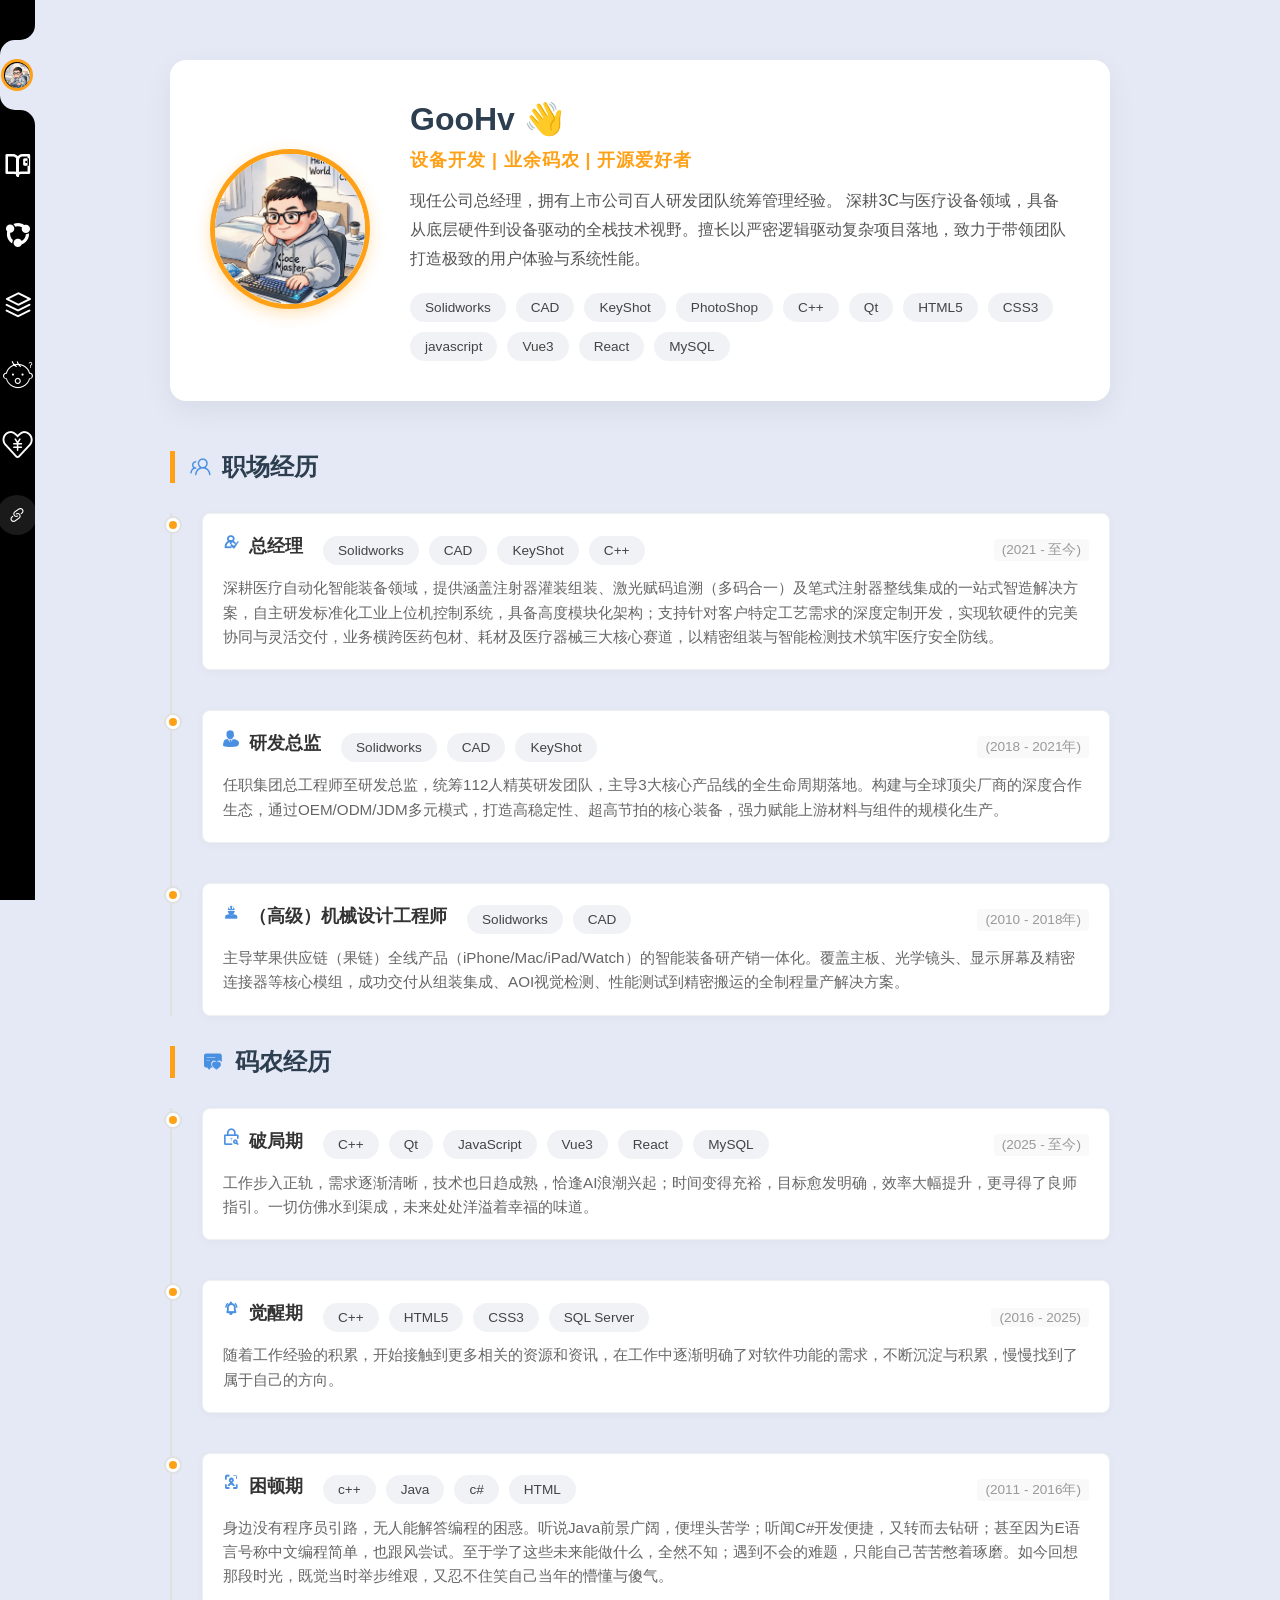
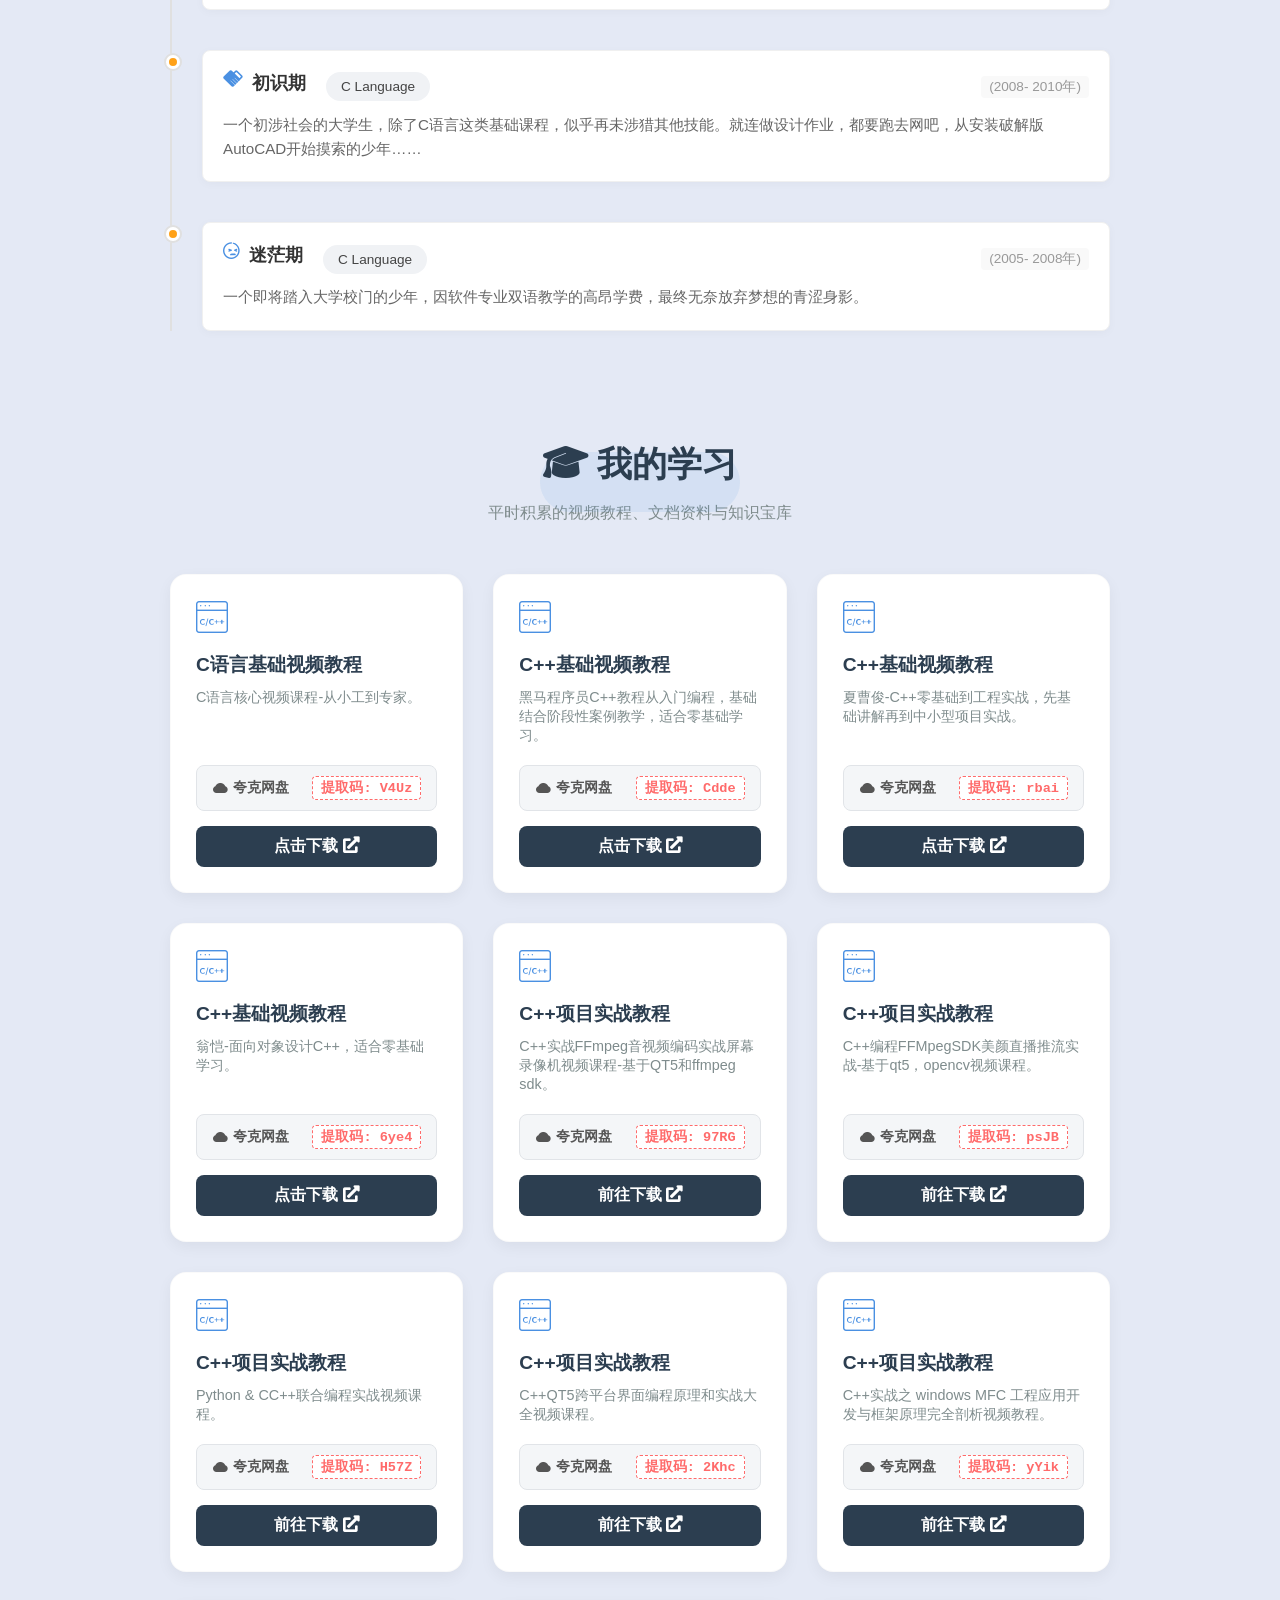
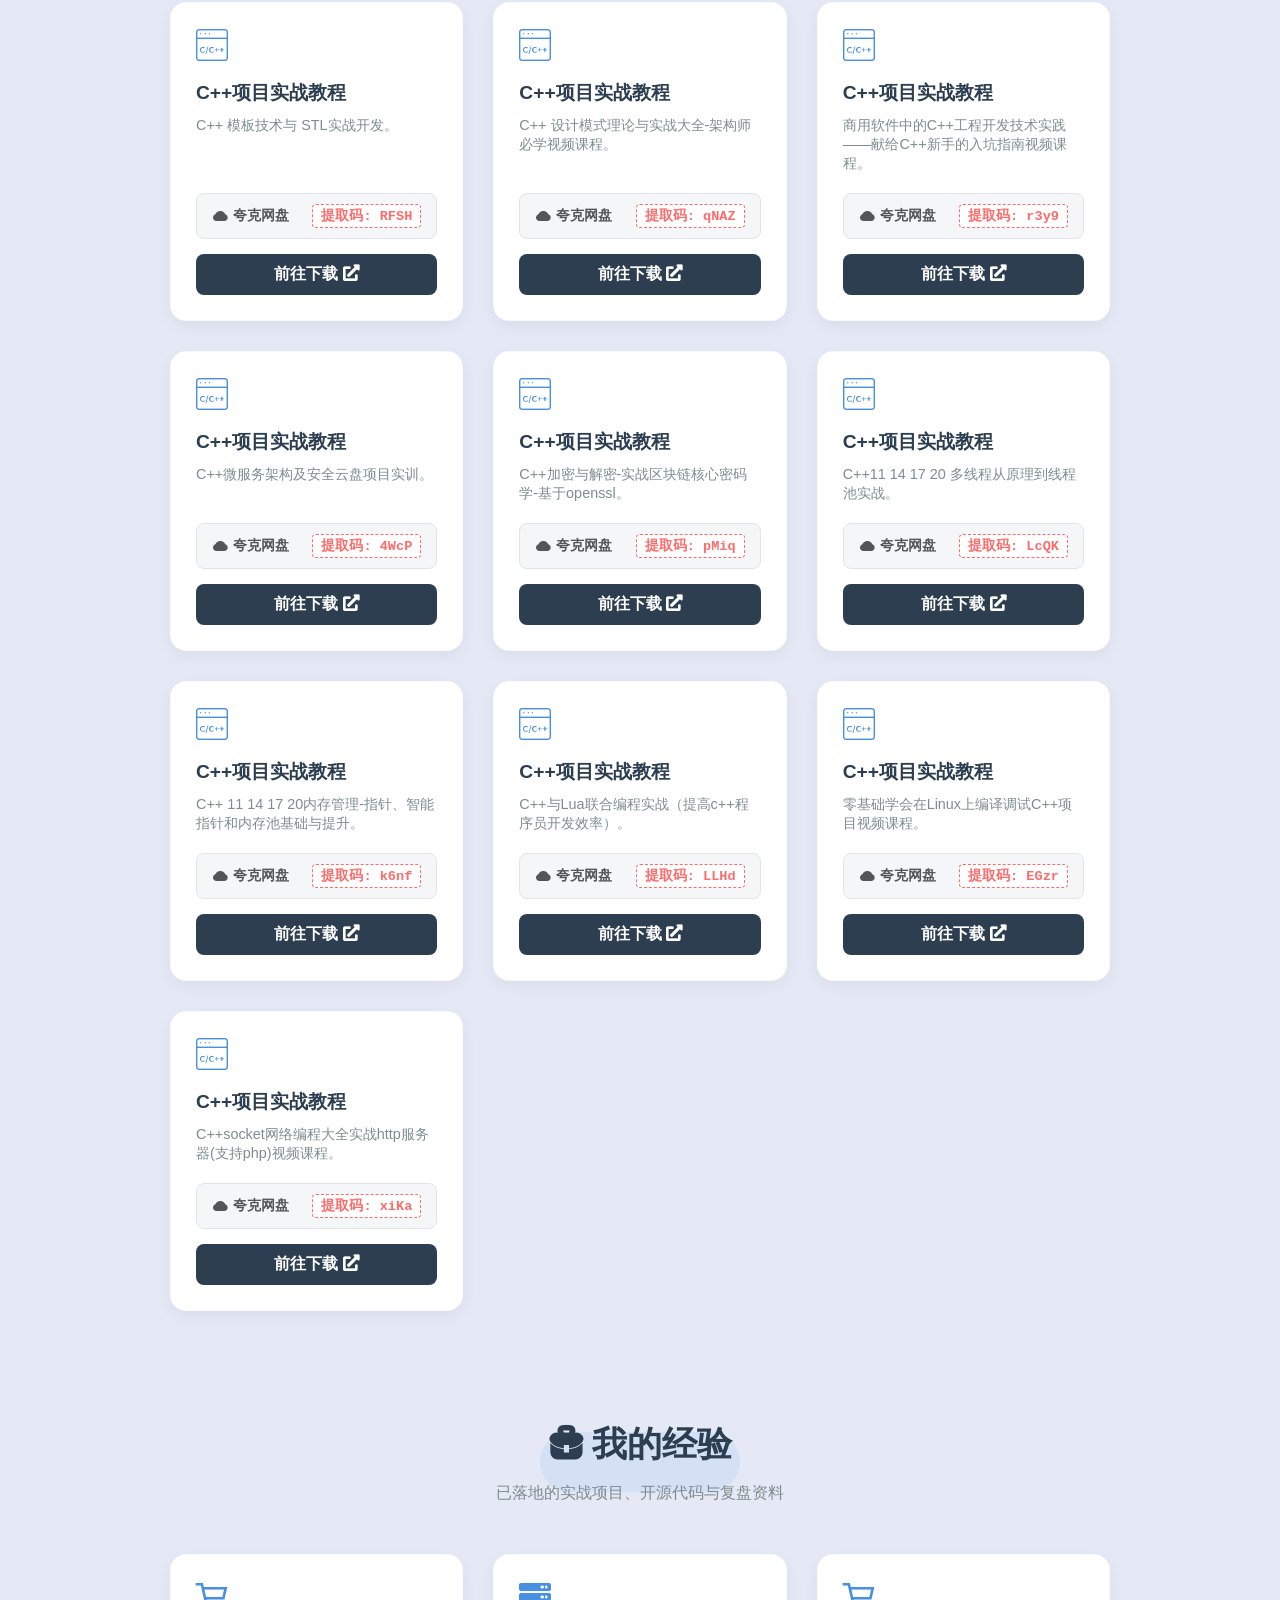
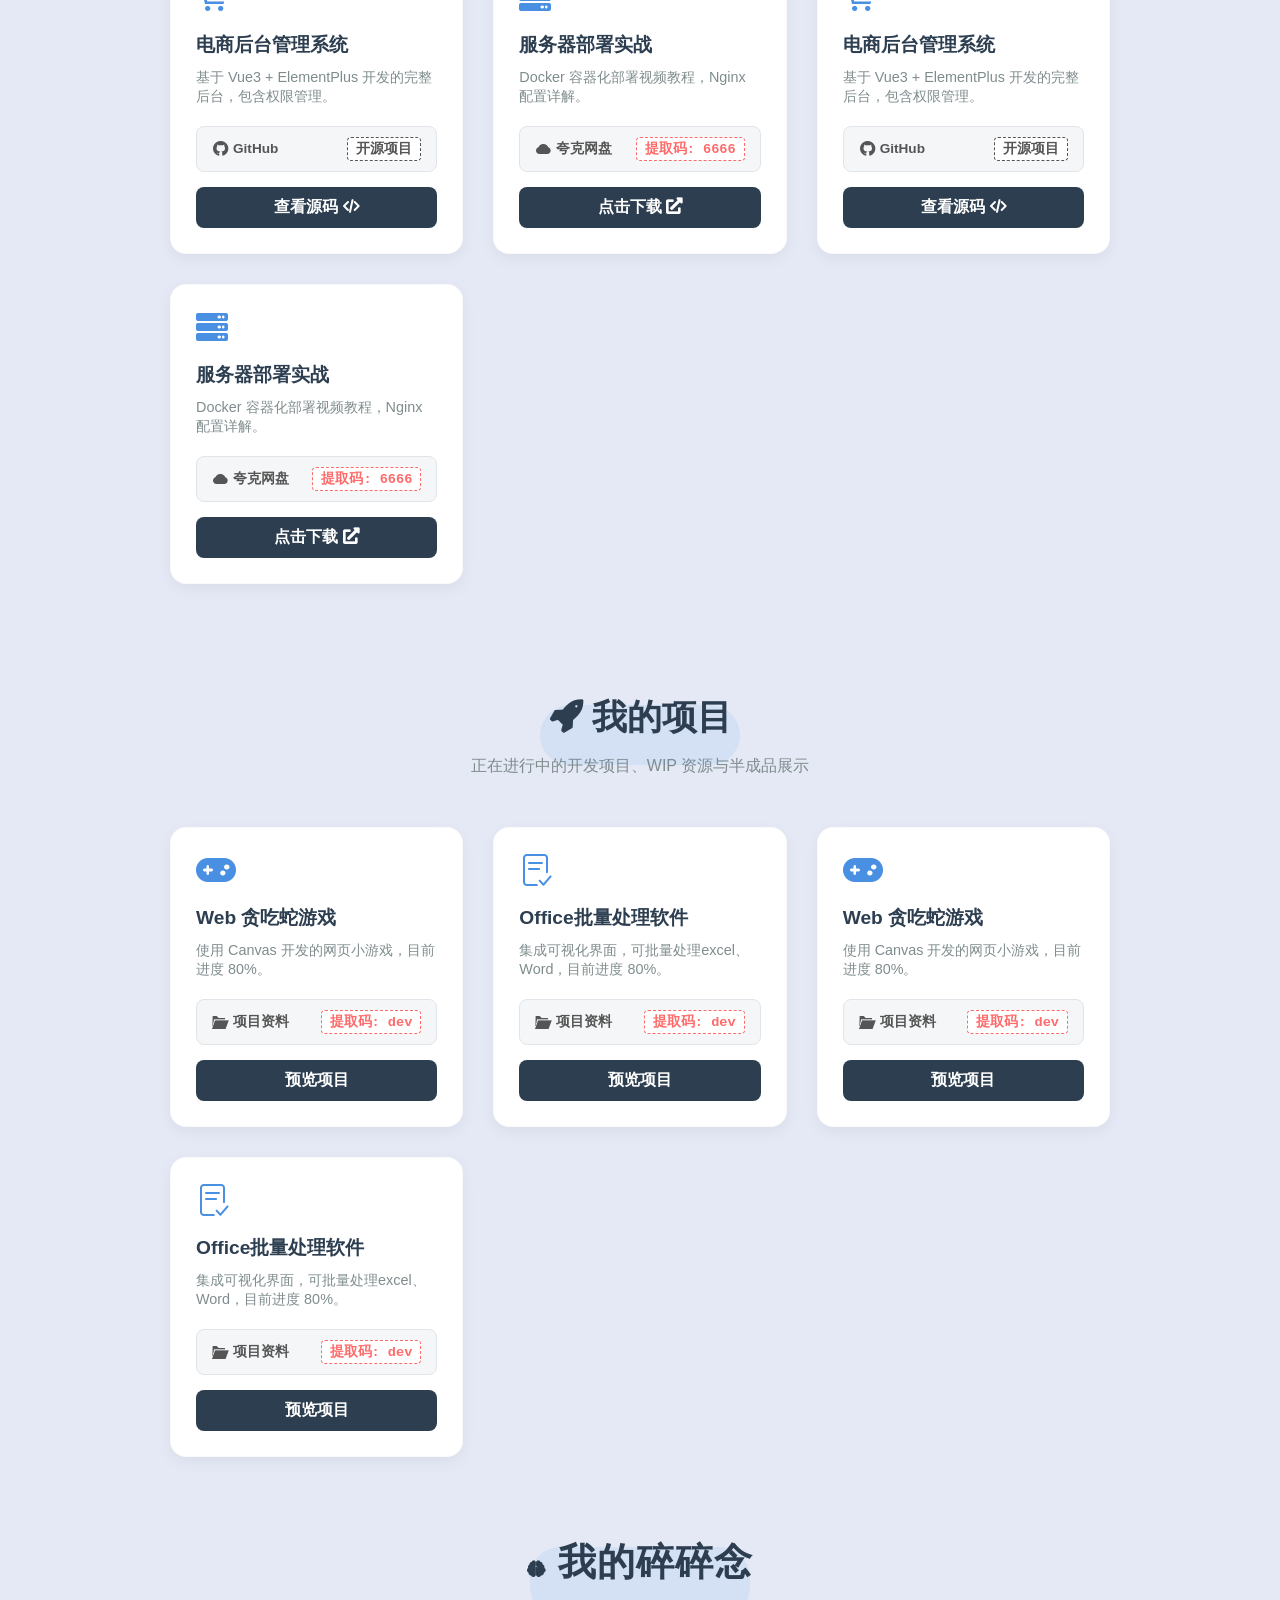
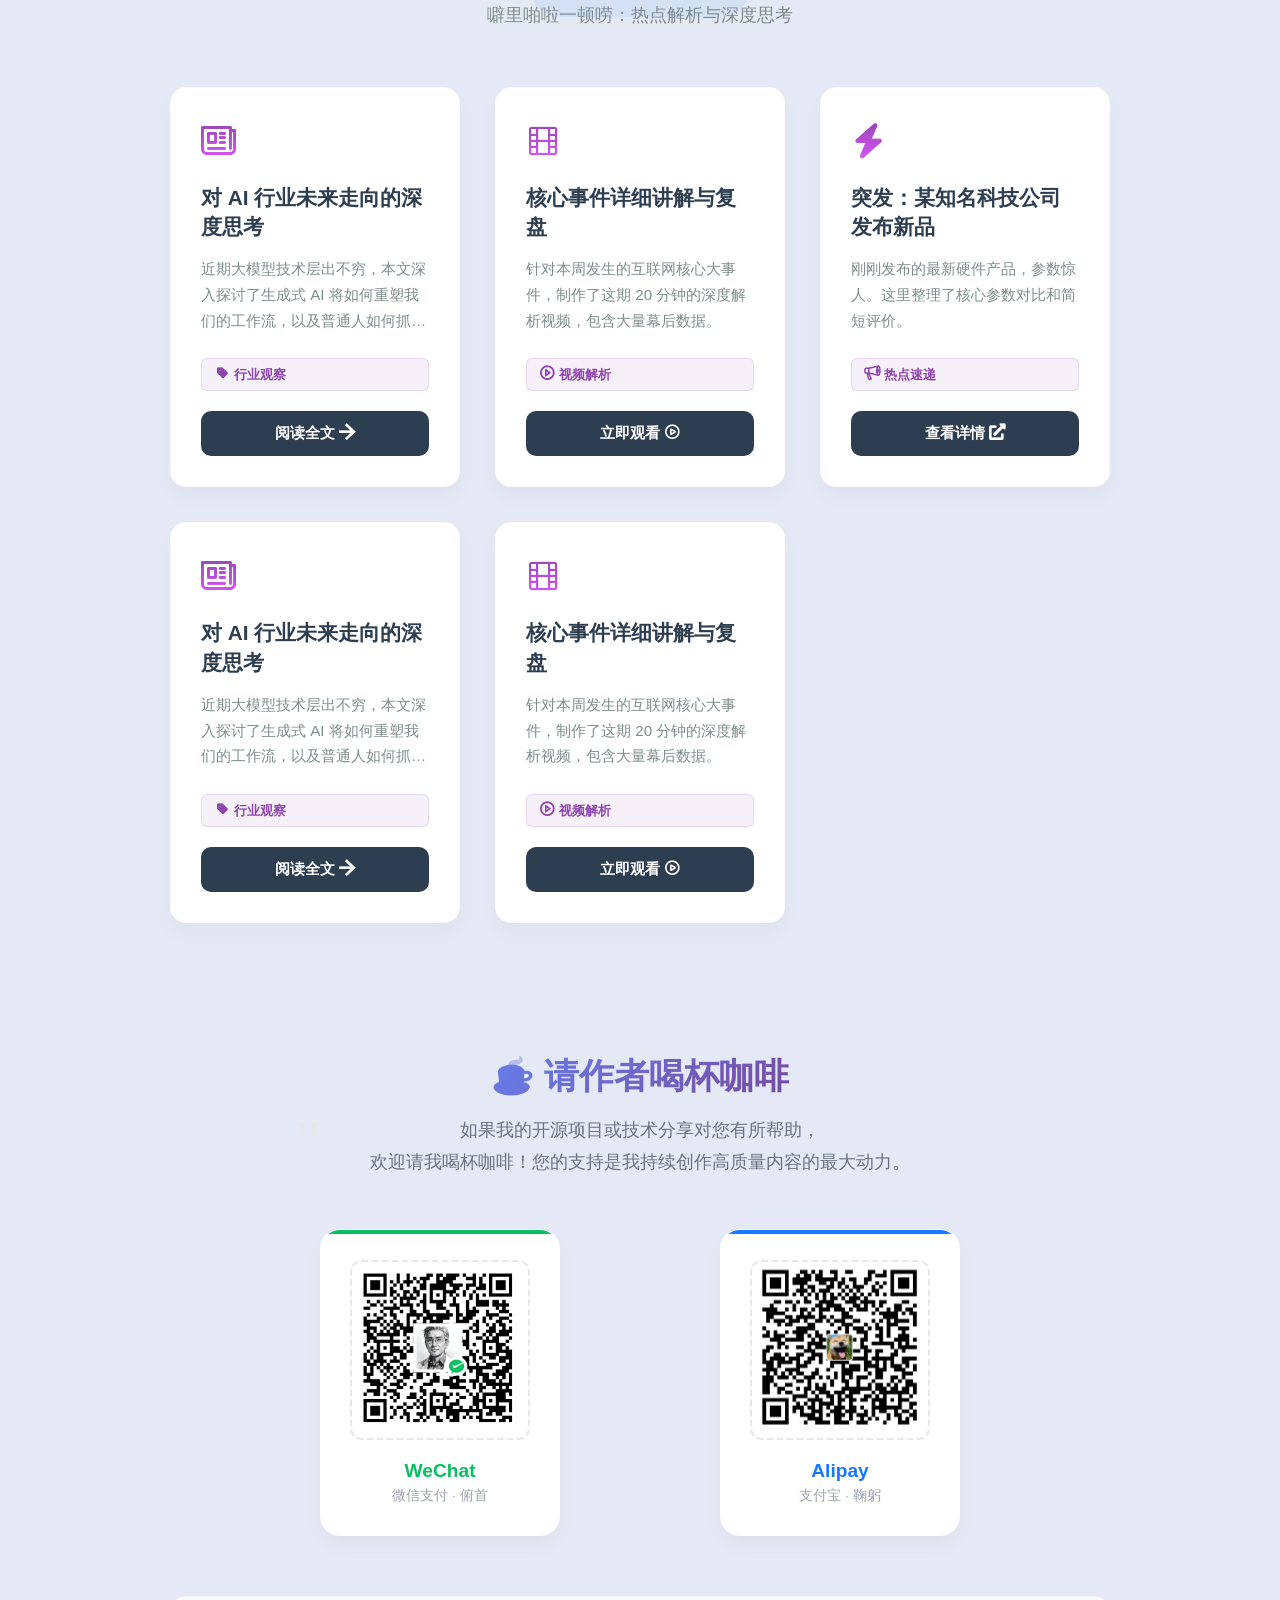
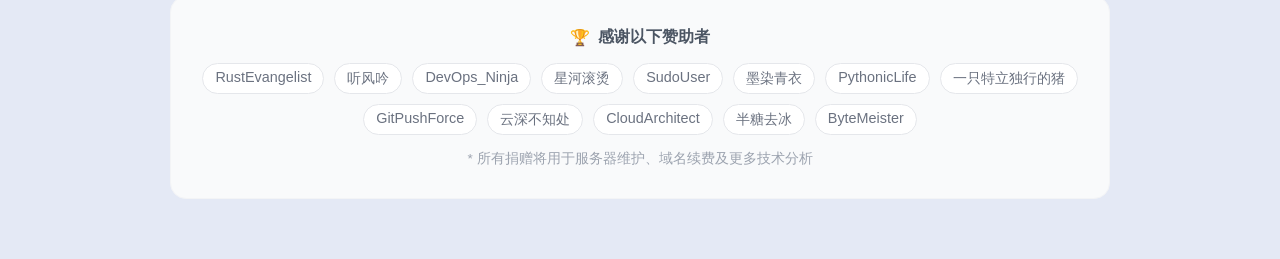
==== commit 81f1bf97: "Read readme.md for details. 01-The overall frame and appearance effect of the blog have been closed;" ====
--- a/blog.html
+++ b/blog.html
@@ -5,26 +5,28 @@
     <meta name="viewport" content="width=device-width, initial-scale=1.0">
     <title>GooHv's Blog</title>
     <link rel="icon" href="./images/favicon.png" type="image/png">
+    <!-- 引用的统一字体图标 -->
     <link rel="stylesheet" href="./font/iconfont.css">
     <!-- 1. 基础重置 (保持不变) -->
-    <link rel="stylesheet" href="./css/b_bass.css">
+    <link rel="stylesheet" href="./css/bass.css">
     <!-- 2. 核心架构与侧边栏 (必须第一个加载) -->
-    <link rel="stylesheet" href="./css/b_main.css">
+    <link rel="stylesheet" href="./css/bs_m_main.css">
     <!-- 3. 各个子页面的专用样式 (按需加载，顺序不重要，但在 main 之后) -->
-    <link rel="stylesheet" href="./css/bs_home.css">
-    <link rel="stylesheet" href="./css/bs_edevelopment.css">
-    <link rel="stylesheet" href="./css/bs_fullstacked.css">
-    <link rel="stylesheet" href="./css/bs_skills.css">
-    <link rel="stylesheet" href="./css/bs_donate.css">
+     
+    <link rel="stylesheet" href="./css/variables.css">
+    <link rel="stylesheet" href="./css/bs_s_myHome.css">
+    <link rel="stylesheet" href="./css/bs_s_standardpage.css">
+    <link rel="stylesheet" href="./css/bs_s_mybabble.css">
+    <link rel="stylesheet" href="./css/bs_s_donate.css">
     <link rel="stylesheet" href="./css/bs_error.css">
 </head>
 
 <body>
     <div class="shell">
         <ul class="nav">
-            <!-- 这是页面的logo展示区 -->
+            <!-- 我的主页 -->
             <li id="logo">
-                <a href="#my-home">
+                <a href="#myHome">
                     <div class="icon">
                         <div class="imageBox">
                             <img src="./images/CodingMan.png" alt="">
@@ -36,38 +38,47 @@
                     </div>
                 </a>
             </li>
-            <!-- 这是页面的选框区之设备开发 -->
+            <!-- 我的学习 -->
             <li>
-                <a href="#e-development">
+                <a href="#myStudies">
                     <div class="icon">
-                        <i class="iconfont icon-e-development"></i>
+                        <i class="iconfont icon-myStudies"></i>
                     </div>
-                    <div class="text">设备开发</div>
+                    <div class="text">我的学习</div>
                 </a>
             </li>
-            <!-- 这是页面的选框区之全栈技术 -->
+            <!-- 我的经验 -->
             <li>
-                <a href="#full-stacked">
+                <a href="#myExperience">
                     <div class="icon">
-                        <i class="iconfont icon-full-stacked"></i>
+                        <i class="iconfont icon-myExperience"></i>
                     </div>
-                    <div class="text">全栈技术</div>
+                    <div class="text">我的经验</div>
                 </a>
             </li>
-            <!-- 这是页面的选框区之工具技巧 -->
+            <!-- 我的项目 -->
             <li>
-                <a href="#tools-skills" >
+                <a href="#myProject" >
                     <div class="icon">
-                        <i class="iconfont icon-skills"></i>
+                        <i class="iconfont icon-myProject"></i>
                     </div>
-                    <div class="text">工具技巧</div>
+                    <div class="text">我的项目</div>
                 </a>
             </li>
-            <!-- 这是页面的选框区之关于捐献 -->
+            <!-- 我的碎碎念 -->
             <li>
-                <a href="#about-donation" >
+                <a href="#myBabble" >
                     <div class="icon">
-                        <i class="iconfont icon-about-donate"></i>
+                        <i class="iconfont icon-myBabble"></i>
+                    </div>
+                    <div class="text">我的碎念</div>
+                </a>
+            </li>
+            <!-- 关于捐献 -->
+            <li>
+                <a href="#donate" >
+                    <div class="icon">
+                        <i class="iconfont icon-donate"></i>
                     </div>
                     <div class="text">关于捐献</div>
                 </a>
@@ -101,27 +112,32 @@
         </ul>
     </div>
 
-    <!-- 这是主页面中主页链接区域 -->
-    <section id="my-home" >
+    <!-- 我的主页 -->
+    <section id="myHome" >
         
     </section>
 
-    <!-- 这是主页面中设备开发链接区域 -->
-    <section id="e-development">
+    <!-- 我的学习 -->
+    <section id="myStudies">
         
     </section>
 
-    <!-- 这是主页面中全栈技术链接区域 -->
-    <section id="full-stacked">
+    <!-- 我的经验 -->
+    <section id="myExperience">
         
     </section>
 
-    <!-- 这是主页面中工具技巧链接区域 -->
-    <section id="tools-skills">
+    <!-- 我的项目 -->
+    <section id="myProject">
         
     </section>
-    <!-- 这是主页面中关于捐献链接区域 -->
-    <section id="about-donation">
+
+    <!-- myBabble -->
+    <section id="myBabble">
+        
+    </section>
+    <!-- 关于捐献 -->
+    <section id="donate">
         
     </section>
 
@@ -129,17 +145,22 @@
 <!-- 1. 全局配置 (必须第一个，提供 PAGE_PATH_MAP) -->
 <script src="./js/b_gconfig.js"></script>
 
-<!-- 2. 功能模块 (定义函数，依赖配置) -->
+
+
+<!-- 3. 功能模块 (定义函数，依赖配置) -->
 <script src="./js/b_hightlight.js"></script>
 <script src="./js/b_load.js"></script>
 
-<!-- 3. 初始化入口 (最后加载，绑定事件并调用上述函数) -->
+<!-- 4. 初始化入口 (最后加载，绑定事件并调用上述函数) -->
 <script src="./js/b_init.js"></script>
 
-<!-- 4. 点击菜单触发事件 -->
+<!-- 5. 点击菜单触发事件 -->
 <script src="./js/b_clickmenu.js"></script>
 
-<!-- 5. 滚动滑轮触发事件 -->
+<!-- 6. 滚动滑轮触发事件 -->
 <script src="./js/b_scroll.js"></script>
+
+<!-- 2. 下滑逐渐显示的功能，提高美感 -->
+<script src="./js/b_s_display.js"></script>
 </body>
 </html> 
--- a/font/iconfont.css
+++ b/font/iconfont.css
@@ -1,8 +1,8 @@
 @font-face {
   font-family: "iconfont"; /* Project id 5144908 */
-  src: url('iconfont.woff2?t=1774449255094') format('woff2'),
-       url('iconfont.woff?t=1774449255094') format('woff'),
-       url('iconfont.ttf?t=1774449255094') format('truetype');
+  src: url('iconfont.woff2?t=1774787598130') format('woff2'),
+       url('iconfont.woff?t=1774787598130') format('woff'),
+       url('iconfont.ttf?t=1774787598130') format('truetype');
 }
 
 .iconfont {
@@ -13,24 +13,188 @@
   -moz-osx-font-smoothing: grayscale;
 }
 
-.icon-search:before {
-  content: "\e87c";
-}
-
-.icon-rocket:before {
-  content: "\ea2d";
-}
-
-.icon-map-signs:before {
-  content: "\f046";
-}
-
-.icon-puzzle-piece:before {
-  content: "\f08c";
-}
-
-.icon-e-development:before {
-  content: "\e623";
+.icon-CSS:before {
+  content: "\e61d";
+}
+
+.icon-react:before {
+  content: "\f21a";
+}
+
+.icon-mysql:before {
+  content: "\ec6d";
+}
+
+.icon-java-script:before {
+  content: "\e810";
+}
+
+.icon-vue:before {
+  content: "\e69a";
+}
+
+.icon-mdb:before {
+  content: "\e605";
+}
+
+.icon-cyuyan:before {
+  content: "\e61a";
+}
+
+.icon-vscode:before {
+  content: "\e868";
+}
+
+.icon-halcon:before {
+  content: "\e639";
+}
+
+.icon-confused:before {
+  content: "\e6e0";
+}
+
+.icon-first-encounter:before {
+  content: "\e642";
+}
+
+.icon-awakening:before {
+  content: "\e624";
+}
+
+.icon-deadlock:before {
+  content: "\e699";
+}
+
+.icon-trapped:before {
+  content: "\e667";
+}
+
+.icon-director-manager:before {
+  content: "\e683";
+}
+
+.icon-senior-engineer:before {
+  content: "\e609";
+}
+
+.icon-general-manager:before {
+  content: "\e60a";
+}
+
+.icon-work-history:before {
+  content: "\e607";
+}
+
+.icon-hobby:before {
+  content: "\e6f9";
+}
+
+.icon-tag:before {
+  content: "\e66c";
+}
+
+.icon-newspaper:before {
+  content: "\e916";
+}
+
+.icon-play-circle:before {
+  content: "\e781";
+}
+
+.icon-bullhorn:before {
+  content: "\e65b";
+}
+
+.icon-brain:before {
+  content: "\ef4e";
+}
+
+.icon-arrow-right:before {
+  content: "\e840";
+}
+
+.icon-film:before {
+  content: "\e671";
+}
+
+.icon-play:before {
+  content: "\e67a";
+}
+
+.icon-bolt:before {
+  content: "\e604";
+}
+
+.icon-eye:before {
+  content: "\e7ed";
+}
+
+.icon-office-tools:before {
+  content: "\e603";
+}
+
+.icon-folder-open:before {
+  content: "\e726";
+}
+
+.icon-gamepad:before {
+  content: "\e8a7";
+}
+
+.icon-shopping-cart:before {
+  content: "\e881";
+}
+
+.icon-server:before {
+  content: "\eb8e";
+}
+
+.icon-html5:before {
+  content: "\e602";
+}
+
+.icon-link:before {
+  content: "\e772";
+}
+
+.icon-external-link-alt:before {
+  content: "\eb27";
+}
+
+.icon-python:before {
+  content: "\ec18";
+}
+
+.icon-cloud:before {
+  content: "\e869";
+}
+
+.icon-myProject-ico:before {
+  content: "\ebb1";
+}
+
+.icon-myExperience-ico:before {
+  content: "\e618";
+}
+
+.icon-myStudies-ico:before {
+  content: "\e600";
+}
+
+.icon-myProject:before {
+  content: "\e9a5";
+}
+
+.icon-myBabble:before {
+  content: "\e652";
+}
+
+.icon-myExperience:before {
+  content: "\e72b";
+}
+
+.icon-myStudies:before {
+  content: "\e681";
 }
 
 .icon-w3school:before {
@@ -49,19 +213,11 @@
   content: "\e617";
 }
 
-.icon-skills:before {
-  content: "\ec9f";
-}
-
-.icon-full-stacked:before {
-  content: "\e63d";
-}
-
-.icon-about-donate:before {
+.icon-donate:before {
   content: "\e601";
 }
 
-.icon-home:before {
+.icon-myHome:before {
   content: "\eac9";
 }
 
--- a/css/bass.css
+++ b/css/bass.css
@@ -0,0 +1,10 @@
+/* =========================================
+   bs_bass.css - 全局通用页面样式
+   ========================================= */
+* {
+    margin: 0;
+    padding: 0;
+    box-sizing: border-box;
+    list-style: none;
+    text-decoration: none;
+}
--- a/css/bs_m_main.css
+++ b/css/bs_m_main.css
@@ -0,0 +1,308 @@
+/* =========================================
+   bs_m_main.css 主页面核心样式
+   ========================================= */
+
+/* --- 全局重置 --- */
+html, body {
+    margin: 0;
+    padding: 0;
+    width: 100%;
+    height: 100%; /* 让 html 也占满 */
+}
+
+body {
+    background: #e4e9f5;
+    font-family: 'Arial', 'Microsoft YaHei', sans-serif;
+    color:#2c3e50;/* 主文字 */
+    /* 【核心魔法 1】让 body 成为滚动容器 */
+    height: 100vh;
+    overflow-y: auto;       /* 允许垂直滚动 */
+    overflow-x: hidden;     /* 禁止水平滚动 */
+    
+    /* 【核心魔法 2】开启 Y 轴强制吸附 */
+    /* 注意：mandatory 依然有效，即使 section 高度超过 100vh，
+       它也会在滚动停止时尝试对齐到最近的 section 顶部 */
+    scroll-snap-type: y mandatory;
+    
+    /* 【核心魔法 3】平滑滚动行为 */
+    scroll-behavior: smooth;
+    
+    /* 隐藏滚动条 (美观) */
+    scrollbar-width: none; 
+    -ms-overflow-style: none;
+}
+
+body::-webkit-scrollbar { 
+    display: none; 
+}
+
+/* --- Section 核心修正 (支持长内容) --- */
+section {
+    /* 【核心魔法 4】定义吸附点：顶部对齐 */
+    scroll-snap-align: start;
+    
+    /* 【关键修改】改为 min-height，允许内容撑开高度 */
+    /* min-height: 100vh;  */
+    width: 100%;
+    
+    /* 恢复 Flex 布局以实现“内容少时居中，内容多时自然排列” */
+    display: flex;
+    flex-direction: column; /* 垂直排列子元素 */
+    justify-content: center; /* 内容少时：垂直居中 */
+    align-items: center;     /* 水平居中 */
+    
+    position: relative;
+    box-sizing: border-box;
+    padding: 20px;
+    background: #e4e9f5;
+    
+    /* 禁止选中 (侧边栏交互需要) */
+    user-select: none;
+    -webkit-user-select: none;
+    -moz-user-select: none;
+    -ms-user-select: none;
+    
+    /* 确保长内容不会被截断 */
+    overflow: visible; 
+    z-index: 1; /* 确保在背景之上 */
+}
+
+/* 
+   【重要技巧】当内容超过一屏时，justify-content: center 可能会导致上下留白不均。
+   但这对显示内容没有影响，内容会完整显示。
+   如果你希望内容多时强制从顶部开始显示（不留上方空白），
+   可以取消下面的注释，但这会牺牲“短内容居中”的效果。
+   目前配置是：短内容居中，长内容完整显示（上下可能有留白，但内容全在）。
+*/
+
+/* 允许子页面内容区域恢复文字选中 */
+section .content-wrapper,
+section .tools-library,
+section .donate-wrapper,
+section .stack-container,
+section .dev-container,
+section * {
+    user-select: text;
+    -webkit-user-select: text;
+}
+
+/* ================= 左侧侧边栏 (.shell) - 保持原样 ================= */
+.shell {
+    position: fixed;
+    width: var(--sectionClosedWidth);
+    height: 100%;
+    background: #000000;
+    z-index: 9999; /* 确保始终在最上层 */
+    transition: width 0.5s;
+    overflow: hidden;
+    
+}
+
+.shell:hover {
+    width: var(--sectionOpenWidth);
+}
+
+#triangleGuid{
+    width: 30px;
+    height:30px;
+}
+
+.imageBox {
+    position: relative;
+    width: 25px;
+    height: 25px;
+    left:12px;
+    border-radius: 50%;
+    overflow: hidden;
+    background: #fff;
+    margin-left: -10px;
+}
+
+.imageBox img {
+    width: 100%;
+    height: 100%;
+    object-fit: cover;
+}
+
+.active {
+    background: #e4e9f5;
+    border-top-left-radius: var(--selectedRadius);
+    border-bottom-left-radius: var(--selectedRadius);
+}
+
+.active::before {
+    content: "";
+    position: absolute;
+    top: -30px;
+    right: 0;
+    width: 20px;
+    height: 30px;
+    border-bottom-right-radius: var(--selectedRadius);
+    box-shadow: 5px 5px 0 5px #e4e9f5;
+    background: transparent;
+}
+
+.active::after {
+    content: "";
+    position: absolute;
+    bottom: -30px;
+    right: 0;
+    width: 20px;
+    height: 30px;
+    border-top-right-radius: var(--selectedRadius);
+    box-shadow: 5px -5px 0 5px #e4e9f5;
+    background: transparent;
+}
+
+#logo {
+    margin: 40px 0 20px 0;
+    /* background-color: red; */
+}
+
+.shell ul {
+    position: relative;
+    height: 100vh;
+    display: flex;
+    flex-direction: column;
+    list-style: none;
+}
+
+.shell ul li {
+    position: relative;
+}
+
+.shell ul li a {
+    position: relative;
+    display: flex;
+    white-space: nowrap;
+    text-decoration: none;
+}
+
+.icon {
+    position: relative;
+    display: flex;
+    justify-content: center;
+    align-items: center;
+    padding-left: 2.5px;
+    height: 70px;
+    color: rgb(255, 255, 255);
+    transition: 0.5s;
+}
+
+/* 选中菜单后面的黑色圆圈 */
+.active a .icon::before {
+    content: "";
+    position: absolute;
+    top:18.79px;
+    width: 32px;
+    height: 32px;
+    left:1.2px;
+    background: #000000;
+    border-radius: 50%;
+    transition: 0.5s;
+    border: 3px solid #ffa117;
+    box-sizing: border-box;
+}
+
+.icon i {
+    font-size: 30px;
+    z-index: 999;
+}
+
+.text {
+    position: relative;
+    min-height: 70px;
+    display: flex;
+    flex-direction: column;
+    justify-content: center;
+    align-items: flex-start;
+    font-size: 20px;
+    color: #ffad32c1;
+    padding-left: 20px;
+    text-transform: uppercase;
+    letter-spacing: 2px;
+    transition: 0.5s;
+}
+
+.logo-text {
+    font-size: 14px;
+    font-weight: bold;
+    line-height: 1.5;
+}
+
+.logo-text span {
+    display: block;
+    transition: color 0.5s;
+}
+
+.shell ul li:hover a .logo-text span,
+.shell ul li:hover a .icon,
+.shell ul li:hover a .text {
+    color: #ffa117;
+}
+
+/* ================= 友情链接 ================= */
+.friend-links-container {
+    position: absolute;
+    bottom: -10px;
+    left: -15px;
+    width: calc(100% - 20px);
+    transition: all 0.5s;
+    z-index: 100;
+}
+
+.links-wrapper {
+    display: flex;
+    justify-content: flex-start;
+    gap: 10px;
+    padding-left: 12px;
+    align-items: center;
+    height: 50px;
+}
+
+.links-wrapper a, 
+.sub-links a {
+    display: flex;
+    justify-content: center;
+    align-items: center;
+    width: 40px;
+    height: 40px;
+    border-radius: 50%;
+    background: rgba(255, 255, 255, 0.1);
+    color: #fff;
+    font-size: 20px;
+    transition: all 0.3s;
+    text-decoration: none;
+    flex-shrink: 0;
+}
+
+.links-wrapper a:hover,
+.sub-links a:hover {
+    background: #ffa117;
+    color: #000;
+    transform: translateY(-3px) scale(1.1);
+    box-shadow: 0 4px 10px rgba(255, 161, 23, 0.4);
+}
+
+.sub-links { display: none; }
+.main-entry { display: flex; }
+
+.shell:hover .main-entry { display: none; }
+.shell:hover .sub-links {
+    display: flex;
+    gap: 15px;
+}
+
+@keyframes popInLinks {
+    to { opacity: 1; transform: translateX(0) scale(1); }
+}
+
+.shell:hover .sub-links a {
+    opacity: 0;
+    transform: translateX(-10px) scale(0.5);
+    animation: popInLinks 0.4s cubic-bezier(0.175, 0.885, 0.32, 1.275) forwards;
+}
+
+.shell:hover .sub-links a:nth-child(1) { animation-delay: 0.05s; }
+.shell:hover .sub-links a:nth-child(2) { animation-delay: 0.1s; }
+.shell:hover .sub-links a:nth-child(3) { animation-delay: 0.15s; }
--- a/css/variables.css
+++ b/css/variables.css
@@ -0,0 +1,51 @@
+/* =========================================
+   bs_variables.css - 全局变量
+   ========================================= */
+:root{
+
+
+    /* 选中菜单对应圆角大小 */
+    --selectedRadius:15px;
+
+    /* 选中菜单展开的宽度 */
+    --sectionOpenWidth:160px;
+
+    /* 选中菜单未展开的宽度 */
+    --sectionClosedWidth:35px;
+
+    /* section各个html显示的宽度尺寸 */
+    --sectionHTMLWidth:980px;    
+
+    /* standardpage.css 主色调：科技蓝 */
+    --primary-color: #4a90e2; 
+
+    /* standardpage.css 强调色：珊瑚红 */
+    --accent-color: #ff6b6b; 
+
+    /* standardpage.css 背景色：浅灰 */ 
+    --bg-color: #f8f9fa; 
+
+    /* 卡片背景 */     
+    --card-bg: #ffffff;  
+    
+    /* 主文字 */
+    --text-main: #2c3e50; 
+    
+    /* 副文字 */
+    --text-sub: #7f8c8d;   
+    
+    /* mybabble.css 紫色：代表思考与深度 */
+    --babble-primary: #8e44ad;
+    
+    /* mybabble.css 亮紫：用于高亮 */
+    --babble-accent: #e056fd;
+
+    --primary: #ffa117;
+
+    --bg-dark: #0a0a0a;
+
+    --text-light: #f0f0f0;
+    
+    --text-dim: #888;
+         
+}
--- a/css/bs_s_myHome.css
+++ b/css/bs_s_myHome.css
@@ -0,0 +1,215 @@
+/* =========================================
+   bs_s_myHome.css - 我的主页 页面样式
+   ========================================= */
+
+.content-wrapper {
+    max-width: var(--sectionHTMLWidth); 
+    width: 100%;
+    margin: 0 auto;
+    padding: 40px 20px;
+    animation: fadeInUp 0.8s ease-out;
+    color: #333;
+    text-align: left;
+}
+
+.profile-card {
+    background: #ffffff;
+    border-radius: 16px;
+    padding: 40px;
+    box-shadow: 0 10px 30px rgba(0, 0, 0, 0.06);
+    display: flex;
+    gap: 40px;
+    align-items: center;
+    margin-bottom: 50px;
+    transition: transform 0.3s ease;
+    /* 核心：平时微微晃动 */
+   animation: gentle-float 5s ease-in-out infinite;
+}
+
+.profile-card:hover {
+    transform: translateY(-5px);
+    box-shadow: 0 15px 35px rgba(0, 0, 0, 0.1);
+}
+
+.avatar-box { flex-shrink: 0; }
+
+.profile-avatar {
+    width: 160px;
+    height: 160px;
+    border-radius: 50%;
+    border: 5px solid #ffa117;
+    object-fit: cover;
+    box-shadow: 0 5px 15px rgba(255, 161, 23, 0.3);
+}
+
+.profile-info { flex: 1; }
+
+.profile-title {
+    font-size: 2rem;
+    color: #2c3e50;
+    margin: 0 0 10px 0;
+    font-weight: 700;
+}
+
+.title-tags-row {
+    display: flex;
+    align-items: center;
+    gap: 20px;
+    margin-bottom: 10px;
+    flex-wrap: wrap;
+}
+
+.profile-subtitle {
+    font-size: 1.1rem;
+    color: #ffa117;
+    font-weight: 600;
+    margin: 0 0 15px 0;
+    text-transform: uppercase;
+    letter-spacing: 1px;
+}
+
+.profile-bio {
+    color: #555;
+    line-height: 1.8;
+    font-size: 1rem;
+    margin-bottom: 20px;
+}
+
+.skill-tags {
+    display: flex;
+    flex-wrap: wrap;
+    gap: 10px;
+}
+
+.skill-tags span {
+    background: #f0f2f5;
+    color: #444;
+    padding: 6px 14px;
+    border-radius: 20px;
+    font-size: 0.85rem;
+    font-weight: 500;
+    transition: all 0.2s;
+    border: 1px solid transparent;
+    cursor: default;
+}
+
+.skill-tags span:hover {
+    background: #ffa117;
+    color: #fff;
+    transform: translateY(-2px);
+}
+
+.section-header {
+    margin-bottom: 30px;
+    margin-top: 30px; 
+}
+
+.section-header .iconfont {
+    color: var(--primary-color);
+}
+
+.section-title {
+    font-size: 1.5rem;
+    color: #2c3e50;
+    border-left: 5px solid #ffa117;
+    padding-left: 15px;
+    margin: 0;
+    display: flex;
+    align-items: center;
+}
+
+.timeline {
+    position: relative;
+    padding-left: 30px;
+    border-left: 2px solid #e0e0e0;
+}
+
+.timeline-item {
+    position: relative;
+    margin-bottom: 40px; 
+    /* 核心：平时微微晃动 */
+   animation: gentle-float 5s ease-in-out infinite;
+}
+
+.timeline-item .iconfont {
+    color: var(--primary-color);
+}
+
+.timeline-item:last-child { margin-bottom: 0; }
+
+.timeline-marker {
+    position: absolute;
+    left: -36px;
+    top: 5px;
+    width: 14px;
+    height: 14px;
+    background: #ffa117;
+    border-radius: 50%;
+    border: 3px solid #fff;
+    box-shadow: 0 0 0 2px #e0e0e0;
+    transition: transform 0.2s;
+}
+
+.timeline-item:hover .timeline-marker {
+    transform: scale(1.2);
+    background: #ff8c00;
+}
+
+.timeline-content {
+    background: #fff;
+    padding: 20px;
+    border-radius: 8px;
+    box-shadow: 0 2px 10px rgba(0,0,0,0.03);
+    border: 1px solid #f0f0f0; 
+}
+
+.timeline-title {
+    font-size: 1.1rem;
+    color: #333;
+    margin: 0 0 8px 0;
+    font-weight: 600;
+    display: flex;
+    justify-content: space-between;
+    flex-wrap: wrap;
+    gap: 10px;
+}
+
+.timeline-date {
+    font-size: 0.85rem;
+    color: #999;
+    font-weight: normal;
+    background: #f9f9f9;
+    padding: 2px 8px;
+    border-radius: 4px;
+    margin-left: auto;
+}
+
+.timeline-desc {
+    color: #666;
+    line-height: 1.6;
+    font-size: 0.95rem;
+    margin: 0;
+}
+
+/* --- 动画定义 --- */
+@keyframes gentle-float {
+   0%, 100% { transform: translateY(0) rotate(0deg); }
+   25% { transform: translateY(-3px) rotate(0.5deg); }
+   75% { transform: translateY(3px) rotate(-0.5deg); }
+}
+
+@keyframes fadeInUp {
+    from { opacity: 0; transform: translateY(40px); }
+    to { opacity: 1; transform: translateY(0); }
+}
+
+@media (max-width: 768px) {
+    .profile-card {
+        flex-direction: column;
+        text-align: center;
+        padding: 30px 20px;
+    }
+    .skill-tags { justify-content: center; }
+    .timeline-title { flex-direction: column; gap: 5px; }
+    .timeline-date { margin-left: 0; justify-content: center; }
+}
--- a/css/bs_s_standardpage.css
+++ b/css/bs_s_standardpage.css
@@ -0,0 +1,205 @@
+/* ====================================================================================
+   bs_s_standardpage.css - 所有引入页面（我的学习，我的经验，我的项目）样式
+   ==================================================================================== */
+/* --- 页面主体容器 --- */
+.importPage-main-container {
+   max-width: var(--sectionHTMLWidth); 
+   width: 100%;
+   margin: 0 auto;
+   padding: 0px 20px 50px; /* 顶部留出导航栏空间 */
+}
+
+/* --- 板块通用样式 --- */
+.importPage-section-block {
+   margin-bottom: 20px; /* 板块间距 */
+   /* 用于滚动动画 */
+   /* opacity: 0;  */
+   transform: translateY(30px);
+   transition: all 0.8s ease-out;
+}
+
+.importPage-section-block.visible {
+   opacity: 1;
+   transform: translateY(0);
+}
+
+/* --- 创意标题框设计 --- */
+.importPage-section-header {
+   text-align: center;
+   margin-bottom: 50px;
+   position: relative;
+}
+
+/* --- 字体图标变大 --- */
+.importPage-section-header .iconfont {
+   font-size: 2.2rem; /* 这样只会影响标题，不会影响其他地方 */
+}
+
+.importPage-section-header h2 {
+   font-size: 2.2rem;
+   margin: 0;
+   color: var(--text-main);
+   display: inline-block;
+   position: relative;
+   z-index: 1;
+}
+
+/* 标题背后的装饰圆圈 */
+.importPage-section-header::before {
+   content: '';
+   position: absolute;
+   top: 50%;
+   left: 50%;
+   transform: translate(-50%, -50%);
+   width: 200px;
+   height: 60px;
+   background: rgba(74, 144, 226, 0.1);
+   border-radius: 30px;
+   z-index: 0;
+}
+
+.importPage-section-desc {
+   margin-top: 15px;
+   color: var(--text-sub);
+   font-size: 1rem;
+}
+
+/* --- 磁贴网格布局 --- */
+.importPage-magnet-grid {
+   display: grid;
+   grid-template-columns: repeat(auto-fill, minmax(280px, 1fr));
+   gap: 30px;
+}
+
+/* --- 核心：磁贴卡片设计 --- */
+.importPage-resource-card {
+   background: var(--card-bg);
+   border-radius: 16px;
+   padding: 25px;
+   text-decoration: none;
+   color: var(--text-main);
+   box-shadow: 0 5px 15px rgba(0,0,0,0.05);
+   transition: all 0.4s cubic-bezier(0.175, 0.885, 0.32, 1.275);
+   display: flex;
+   flex-direction: column;
+   position: relative;
+   overflow: hidden;
+   border: 1px solid rgba(0,0,0,0.02);
+
+   /* 核心：平时微微晃动 */
+   animation: gentle-float 5s ease-in-out infinite;
+}
+
+/* 顶部彩色条纹装饰 */
+.importPage-resource-card::after {
+   content: '';
+   position: absolute;
+   top: 0;
+   left: 0;
+   width: 100%;
+   height: 4px;
+   background: linear-gradient(90deg, var(--primary-color), var(--accent-color));
+   opacity: 0;
+   transition: opacity 0.3s;
+}
+
+/* 卡片内容 */
+.importPage-card-icon {
+   font-size: 2rem;
+   margin-bottom: 15px;
+   color: var(--primary-color);
+}
+
+/* 卡片中字体图标的大小 */
+.importPage-card-icon .iconfont {
+   font-size: 2rem;
+}
+
+.importPage-card-title {
+   font-size: 1.2rem;
+   font-weight: bold;
+   margin: 0 0 10px 0;
+}
+
+.importPage-card-desc {
+   font-size: 0.9rem;
+   color: var(--text-sub);
+   margin-bottom: 20px;
+   flex: 1; /* 让内容撑开高度 */
+}
+
+/* 网盘信息区域 */
+.importPage-cloud-info {
+   background: #f4f6f8;
+   border-radius: 8px;
+   padding: 10px 15px;
+   display: flex;
+   align-items: center;
+   justify-content: space-between;
+   margin-bottom: 15px;
+   font-size: 0.85rem;
+   border: 1px solid #e1e4e8;
+}
+
+.importPage-cloud-name {
+   font-weight: bold;
+   color: #555;
+   display: flex;
+   align-items: center;
+   gap: 5px;
+}
+
+.importPage-cloud-pwd {
+   background: #fff;
+   padding: 2px 8px;
+   border-radius: 4px;
+   color: var(--accent-color);
+   font-family: monospace;
+   font-weight: bold;
+   border: 1px dashed var(--accent-color);
+}
+
+/* 底部按钮 */
+.importPage-card-btn {
+   display: block;
+   text-align: center;
+   background: var(--text-main);
+   color: #fff;
+   padding: 10px;
+   border-radius: 8px;
+   font-weight: 600;
+   transition: background 0.3s;
+}
+
+/* --- 悬停交互 --- */
+.importPage-resource-card:hover {
+   transform: translateY(-8px) scale(1.02);
+   box-shadow: 0 15px 30px rgba(0,0,0,0.15);
+   animation-play-state: paused; /* 悬停时停止晃动 */
+   border-color: rgba(74, 144, 226, 0.3);
+}
+
+.importPage-resource-card:hover::after {
+   opacity: 1;
+}
+
+.importPage-resource-card:hover .card-btn {
+   background: var(--primary-color);
+}
+
+/* --- 动画定义 --- */
+@keyframes gentle-float {
+   0%, 100% { transform: translateY(0) rotate(0deg); }
+   25% { transform: translateY(-3px) rotate(0.5deg); }
+   75% { transform: translateY(3px) rotate(-0.5deg); }
+}
+
+/* --- 响应式 --- */
+@media (max-width: 768px) {
+   .magnet-grid {
+         grid-template-columns: 1fr;
+   }
+   .section-header h2 {
+         font-size: 1.8rem;
+   }
+}
--- a/css/bs_s_mybabble.css
+++ b/css/bs_s_mybabble.css
@@ -0,0 +1,195 @@
+/* =========================================
+bs_s_donate.css - 关于捐献 页面样式
+========================================= */
+/* --- 页面主体容器 --- */
+.babble-page-container {
+    max-width: var(--sectionHTMLWidth); 
+    width: 100%;
+    margin: 0 auto;
+    padding: 0px 20px 50px; /* 顶部留出导航栏空间 */
+}
+
+/* --- 板块标题设计 --- */
+.babble-section-header {
+    text-align: center;
+    margin-bottom: 60px;
+    position: relative;
+}
+
+.babble-section-header h2 {
+    font-size: 2.4rem;
+    margin: 0;
+    color: var(--text-main);
+    display: inline-block;
+    position: relative;
+    z-index: 1;
+    letter-spacing: 1px;
+}
+
+/* 标题背后的装饰光晕 */
+.babble-section-header::before {
+    content: '';
+    position: absolute;
+    top: 50%;
+    left: 50%;
+    transform: translate(-50%, -50%);
+    width: 220px;
+    height: 70px;
+    background: rgba(74, 144, 226, 0.1);
+    border-radius: 30px;
+    z-index: 0;
+}
+
+.babble-section-desc {
+    margin-top: 15px;
+    color: var(--text-sub);
+    font-size: 1.1rem;
+}
+
+/* --- 网格布局 --- */
+.babble-grid {
+    display: grid;
+    grid-template-columns: repeat(auto-fill, minmax(280px, 1fr)); /* 最小宽度280px，自动填充 */
+    gap: 35px;
+}
+
+/* --- 卡片核心样式 --- */
+.babble-card {
+    background: var(--card-bg);
+    border-radius: 16px;
+    padding: 30px;
+    text-decoration: none;
+    color: var(--text-main);
+    box-shadow: 0 10px 20px rgba(0,0,0,0.03);
+    transition: all 0.4s cubic-bezier(0.175, 0.885, 0.32, 1.275);
+    display: flex;
+    flex-direction: column;
+    position: relative;
+    overflow: hidden;
+    border: 1px solid rgba(0,0,0,0.02);
+    height: 100%;
+    box-sizing: border-box;
+    /* 核心：平时微微晃动 */
+   animation: gentle-float 5s ease-in-out infinite;
+}
+
+/* 顶部左侧的彩色条 */
+.babble-card::after {
+    content: '';
+    position: absolute;
+    top: 0;
+    left: 0;
+    width: 100%;
+    height: 5px;
+    background: linear-gradient(90deg, var(--babble-primary), var(--babble-accent));
+    transform: scaleX(0);
+    transform-origin: left;
+    transition: transform 0.4s ease;
+}
+
+/* 图标样式 */
+.babble-card-icon {
+    font-size: 2.5rem;
+    margin-bottom: 20px;
+    background: -webkit-linear-gradient(var(--babble-primary), var(--babble-accent));
+    -webkit-background-clip: text;
+    -webkit-text-fill-color: transparent;
+    transition: transform 0.4s ease;
+}
+
+/* 字体图标样式 */
+.babble-card-icon .iconfont {
+   font-size: 2.2rem; /* 这样只会影响标题，不会影响其他地方 */
+}
+
+/* 标题样式 */
+.babble-card-title {
+    font-size: 1.3rem;
+    font-weight: 800;
+    margin: 0 0 15px 0;
+    color: var(--text-main);
+    line-height: 1.4;
+}
+
+/* 描述文字 */
+.babble-card-desc {
+    font-size: 0.95rem;
+    color: var(--text-sub);
+    margin-bottom: 25px;
+    flex: 1; /* 撑开高度，让按钮对齐底部 */
+    line-height: 1.7;
+    display: -webkit-box;
+    -webkit-line-clamp: 3; /* 限制显示3行 */
+    -webkit-box-orient: vertical;
+    overflow: hidden;
+}
+
+/* 分类标签 (如：行业观察) */
+.babble-card-tag {
+    display: inline-block;
+    padding: 6px 12px;
+    background: rgba(142, 68, 173, 0.08);
+    color: var(--babble-primary);
+    font-size: 0.8rem;
+    font-weight: bold;
+    border-radius: 6px;
+    margin-bottom: 20px;
+    border: 1px solid rgba(142, 68, 173, 0.15);
+    transition: all 0.3s;
+}
+
+/* 底部按钮 */
+.babble-card-btn {
+    display: block;
+    text-align: center;
+    background: var(--text-main);
+    color: #fff;
+    padding: 12px;
+    border-radius: 10px;
+    font-weight: 600;
+    font-size: 0.95rem;
+    transition: all 0.3s;
+    position: relative;
+    z-index: 1;
+}
+
+/* --- 悬停交互效果 --- */
+.babble-card:hover {
+    transform: translateY(-10px);
+    box-shadow: 0 20px 40px rgba(142, 68, 173, 0.2); /* 紫色阴影 */
+    border-color: rgba(142, 68, 173, 0.3);
+}
+
+.babble-card:hover::after {
+    transform: scaleX(1); /* 顶部线条展开 */
+}
+
+.babble-card:hover .babble-card-icon {
+    transform: scale(1.1) rotate(-5deg); /* 图标放大并旋转 */
+}
+
+.babble-card:hover .babble-card-btn {
+    background: var(--babble-primary);
+}
+
+.babble-card:hover .babble-card-tag {
+    background: var(--babble-primary);
+    color: #fff;
+}
+
+/* --- 动画定义 --- */
+@keyframes gentle-float {
+   0%, 100% { transform: translateY(0) rotate(0deg); }
+   25% { transform: translateY(-3px) rotate(0.5deg); }
+   75% { transform: translateY(3px) rotate(-0.5deg); }
+}
+
+/* --- 响应式适配 --- */
+@media (max-width: 768px) {
+    .babble-grid {
+        grid-template-columns: 1fr; /* 手机端单列 */
+    }
+    .babble-page-container {
+        padding: 30px 15px;
+    }
+}
--- a/css/bs_s_donate.css
+++ b/css/bs_s_donate.css
@@ -0,0 +1,190 @@
+/* =========================================
+   bs_s_donate.css - 关于捐献 页面样式
+   ========================================= */
+
+.donate-wrapper {
+    max-width: var(--sectionHTMLWidth);
+    width: 100%;
+    margin: 0 auto;
+    padding: 40px 20px;
+    text-align: center;
+    font-family: -apple-system, BlinkMacSystemFont, "Segoe UI", Roboto, sans-serif;
+    animation: slideUp 0.8s ease-out;
+    color: #333;
+}
+
+.donate-title {
+    font-size: 2.2rem;
+    font-weight: 700;
+    color: #1f2937;
+    margin-bottom: 15px;
+    background: linear-gradient(135deg, #667eea 0%, #764ba2 100%);
+    -webkit-background-clip: text;
+    -webkit-text-fill-color: transparent;
+    display: inline-block;
+}
+
+.donate-desc {
+    font-size: 1.1rem;
+    color: #6b7280;
+    line-height: 1.8;
+    max-width: 650px;
+    margin: 0 auto 50px;
+    position: relative;
+}
+
+.donate-desc::before {
+    content: '"';
+    font-size: 4rem;
+    color: #e5e7eb;
+    position: absolute;
+    top: -30px;
+    left: -20px;
+    z-index: -1;
+    font-family: serif;
+}
+
+.qr-grid {
+    display: flex;
+    justify-content: center;
+    gap: 160px;
+    flex-wrap: wrap;
+    margin-bottom: 60px;
+    /* 核心：平时微微晃动 */
+   animation: gentle-float 5s ease-in-out infinite;
+}
+
+.qr-card {
+    background: #ffffff;
+    border-radius: 20px;
+    padding: 30px 20px;
+    width: 240px;
+    box-shadow: 0 10px 25px -5px rgba(0, 0, 0, 0.05);
+    transition: all 0.3s ease;
+    border: 1px solid rgba(255, 255, 255, 0.5);
+    position: relative;
+    overflow: hidden;
+    cursor: default;
+}
+
+.qr-card:hover {
+    transform: translateY(-8px);
+    box-shadow: 0 20px 25px -5px rgba(0, 0, 0, 0.1);
+}
+
+.qr-card::after {
+    content: '';
+    position: absolute;
+    top: 0;
+    left: 0;
+    width: 100%;
+    height: 4px;
+    transition: height 0.3s;
+}
+.wechat-card::after { background: #07c160; }
+.alipay-card::after { background: #1677ff; }
+.qr-card:hover::after { height: 6px; }
+
+.qr-image-box {
+    width: 180px;
+    height: 180px;
+    background: #f9fafb;
+    border-radius: 12px;
+    margin: 0 auto 20px;
+    display: flex;
+    align-items: center;
+    justify-content: center;
+    border: 2px dashed #e5e7eb;
+    transition: border-color 0.3s;
+}
+
+.qr-card:hover .qr-image-box {
+    border-color: #d1d5db;
+    background: #fff;
+}
+
+.qr-image-box img {
+    width: 100%;
+    height: 100%;
+    object-fit: cover;
+    border-radius: 10px;
+}
+
+.platform-name {
+    font-size: 1.2rem;
+    font-weight: 700;
+    margin-bottom: 5px;
+    display: flex;
+    align-items: center;
+    justify-content: center;
+    gap: 8px;
+}
+.wechat-text { color: #07c160; }
+.alipay-text { color: #1677ff; }
+
+.platform-sub {
+    font-size: 0.85rem;
+    color: #9ca3af;
+}
+
+.thanks-section {
+    background: #f9fafb;
+    border-radius: 16px;
+    padding: 30px;
+    margin-top: 40px;
+    border: 1px solid #f3f4f6;
+    /* 核心：平时微微晃动 */
+   animation: gentle-float 5s ease-in-out infinite;
+}
+
+.thanks-title {
+    font-size: 1rem;
+    font-weight: 600;
+    color: #4b5563;
+    margin-bottom: 15px;
+    display: flex;
+    align-items: center;
+    justify-content: center;
+    gap: 8px;
+}
+
+.thanks-list {
+    display: flex;
+    flex-wrap: wrap;
+    justify-content: center;
+    gap: 10px;
+    font-size: 0.9rem;
+    color: #6b7280;
+}
+
+.thanks-tag {
+    background: #fff;
+    padding: 5px 12px;
+    border-radius: 20px;
+    border: 1px solid #e5e7eb;
+    transition: all 0.2s;
+}
+
+.thanks-tag:hover {
+    border-color: #07c160;
+    color: #07c160;
+    transform: scale(1.05);
+}
+
+/* --- 动画定义 --- */
+@keyframes gentle-float {
+   0%, 100% { transform: translateY(0) rotate(0deg); }
+   25% { transform: translateY(-3px) rotate(0.5deg); }
+   75% { transform: translateY(3px) rotate(-0.5deg); }
+}
+
+@keyframes slideUp {
+    from { opacity: 0; transform: translateY(40px); }
+    to { opacity: 1; transform: translateY(0); }
+}
+
+@media (max-width: 600px) {
+    .qr-grid { gap: 20px; }
+    .qr-card { width: 100%; max-width: 280px; }
+    .donate-title { font-size: 1.8rem; }
+}
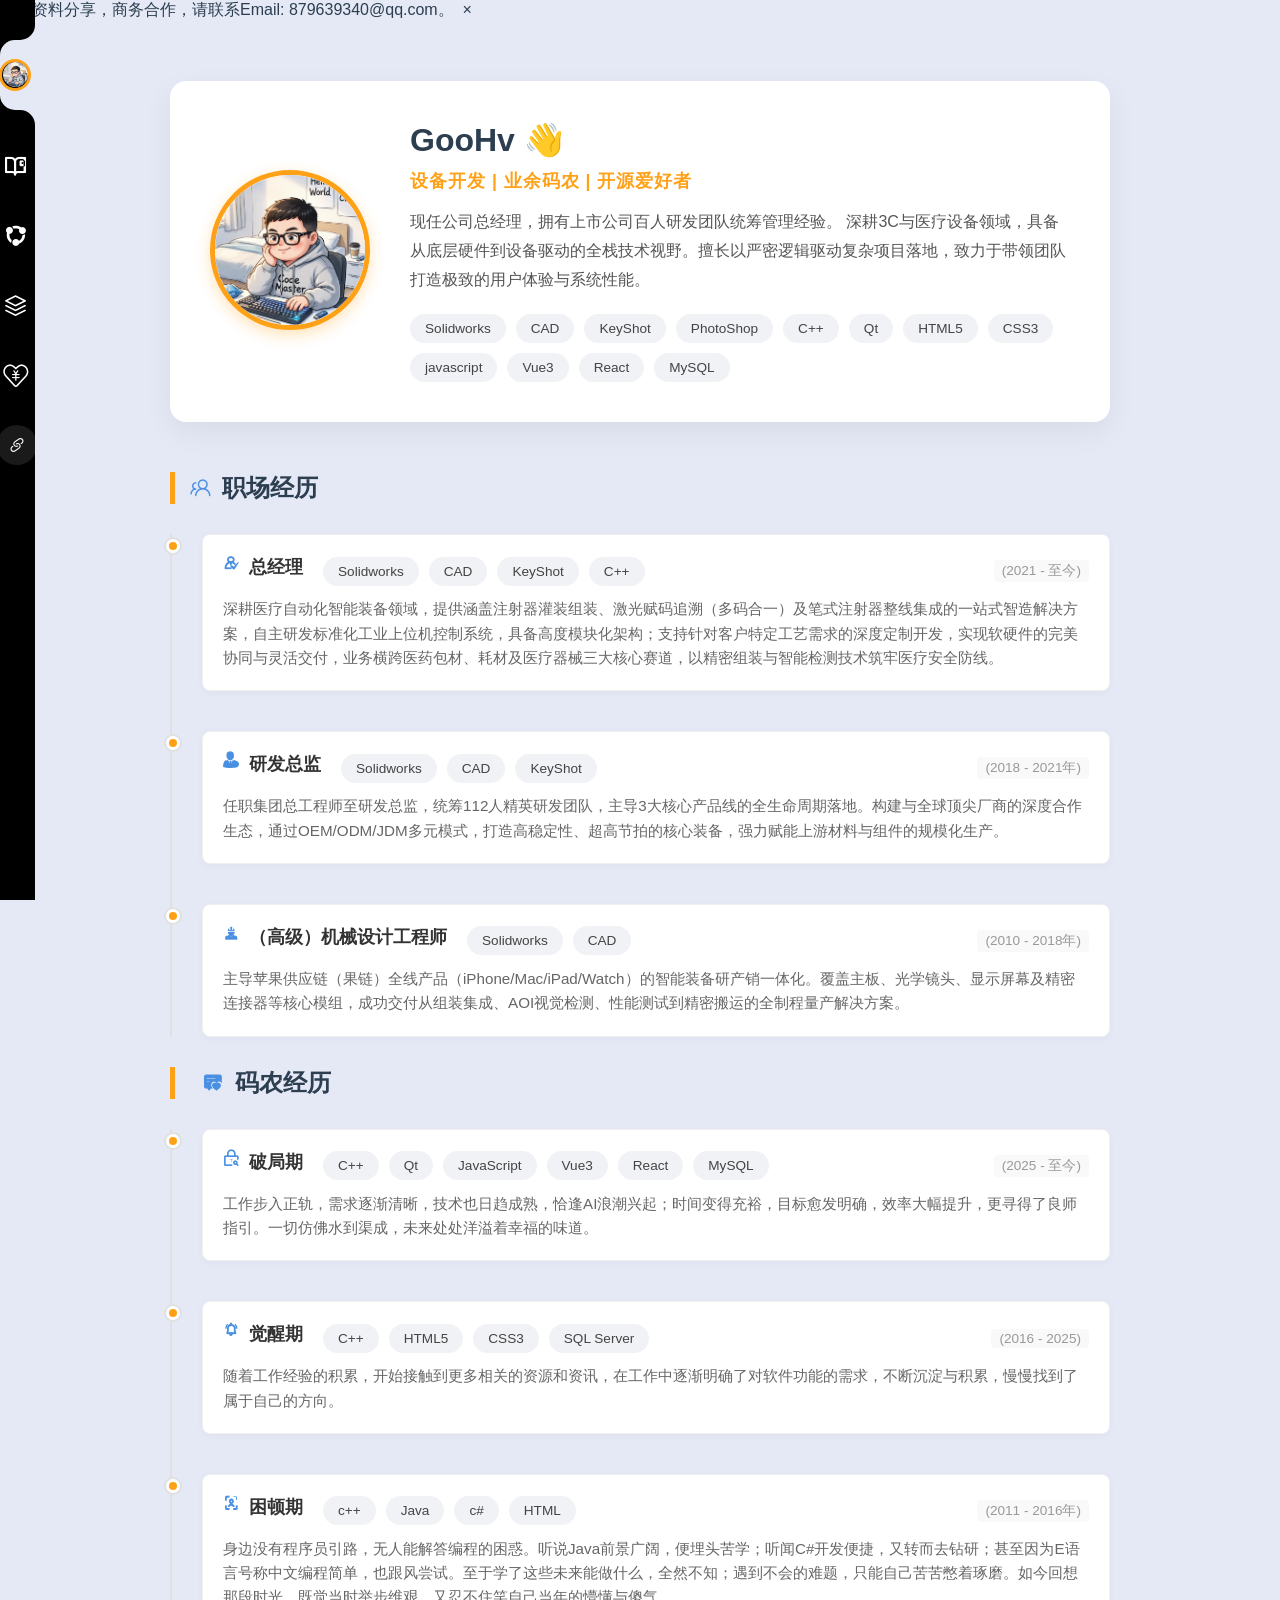
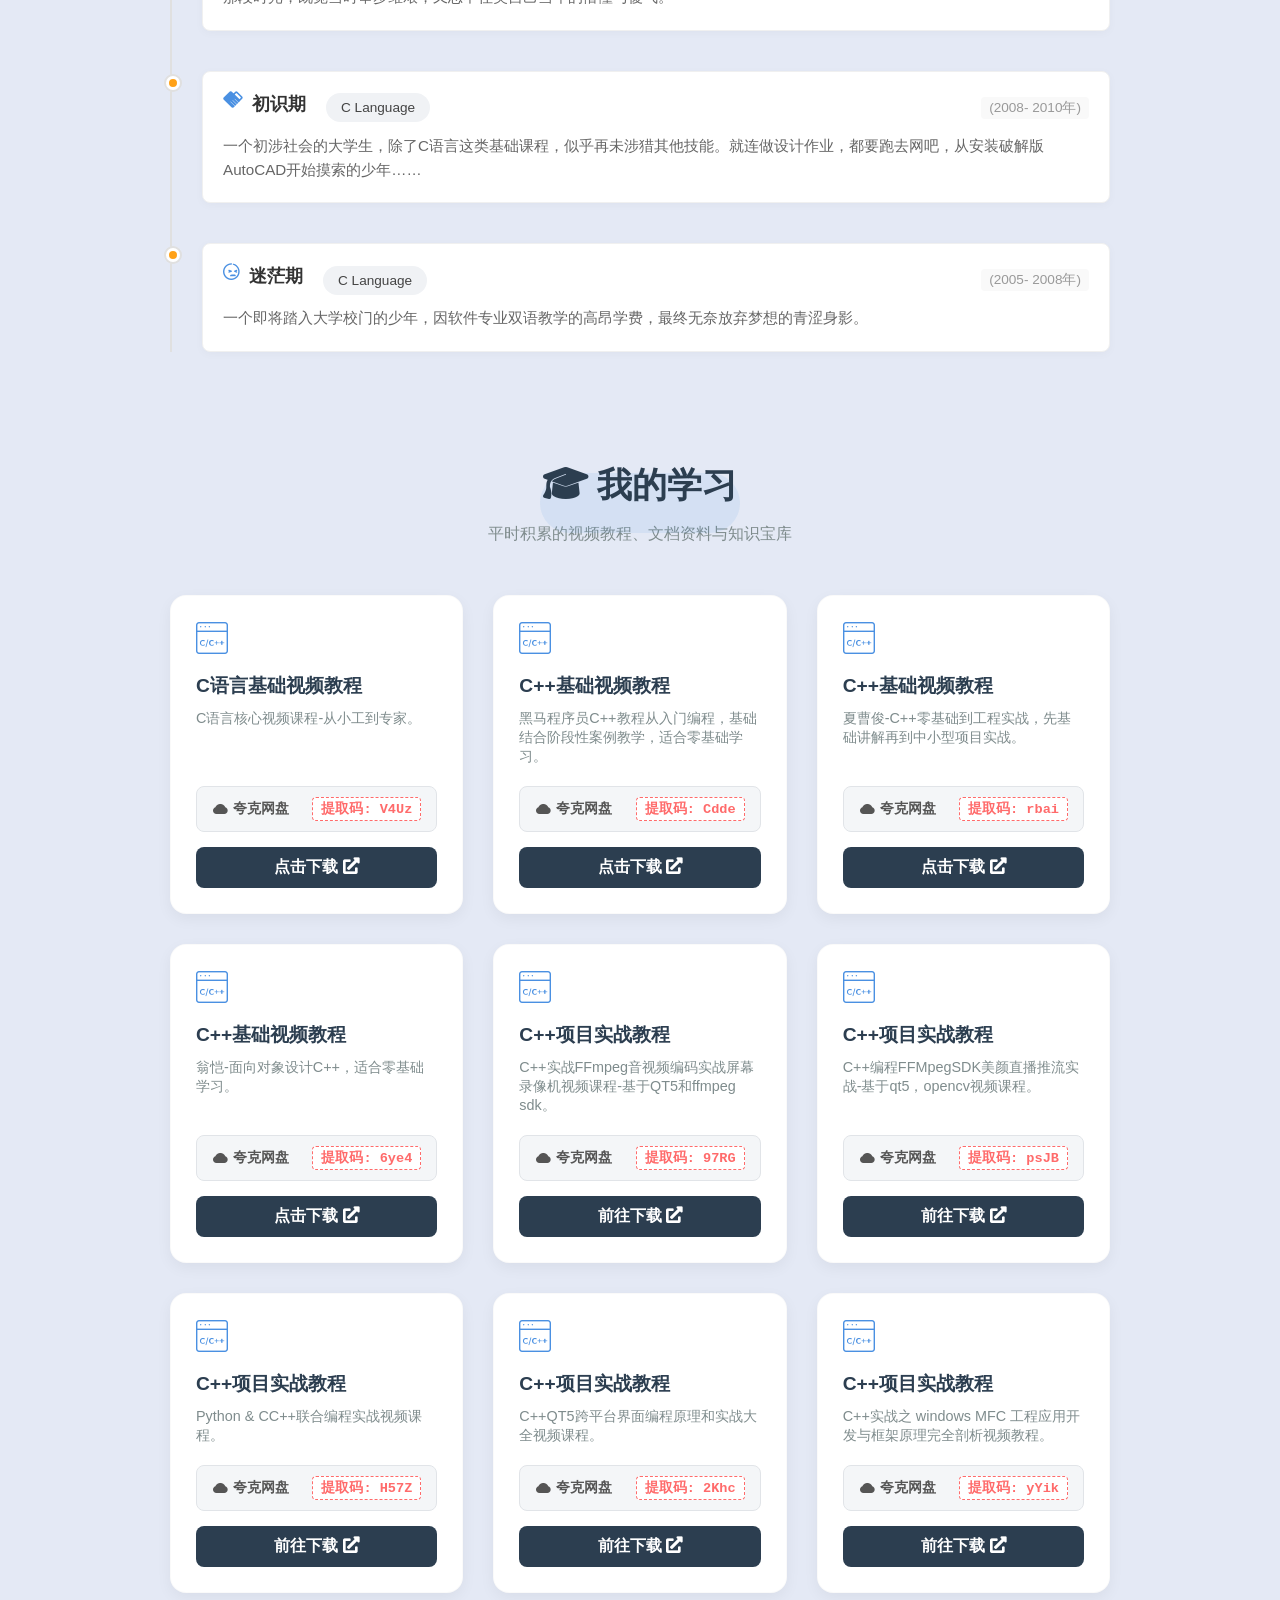
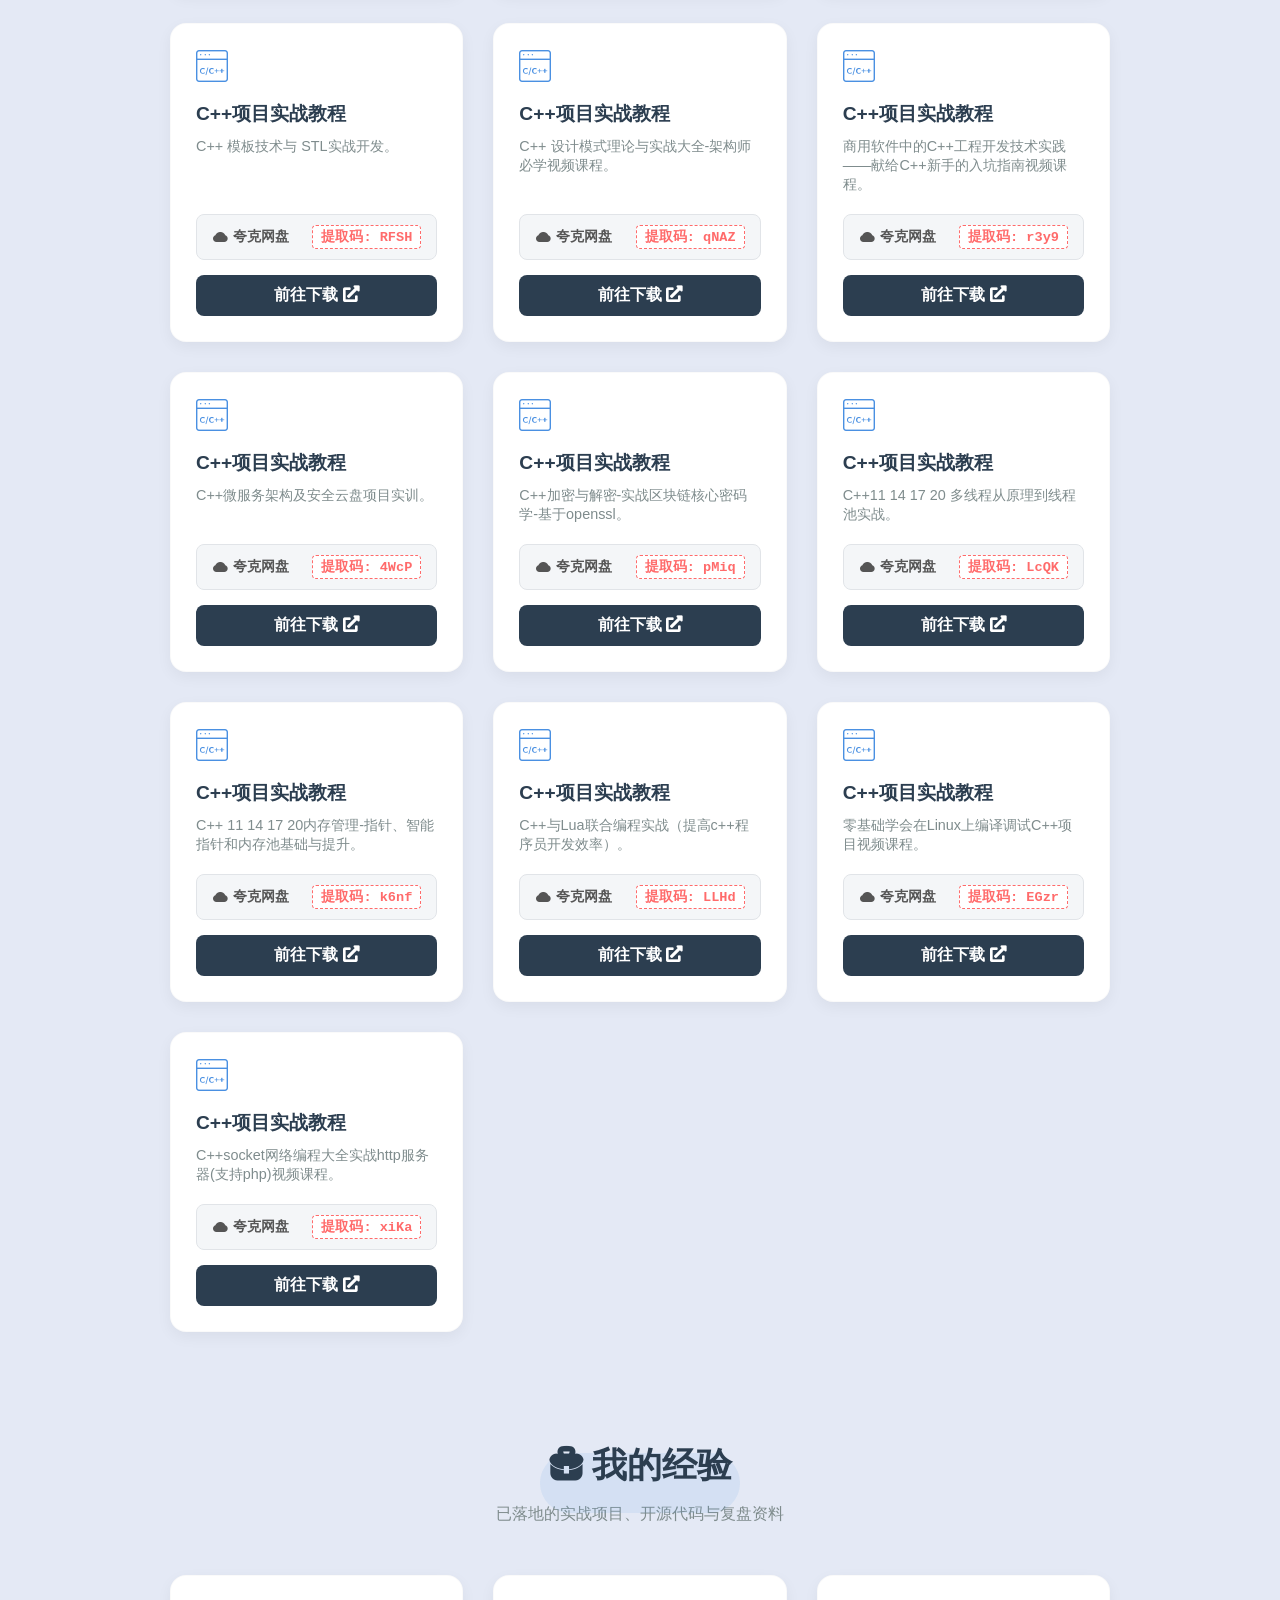
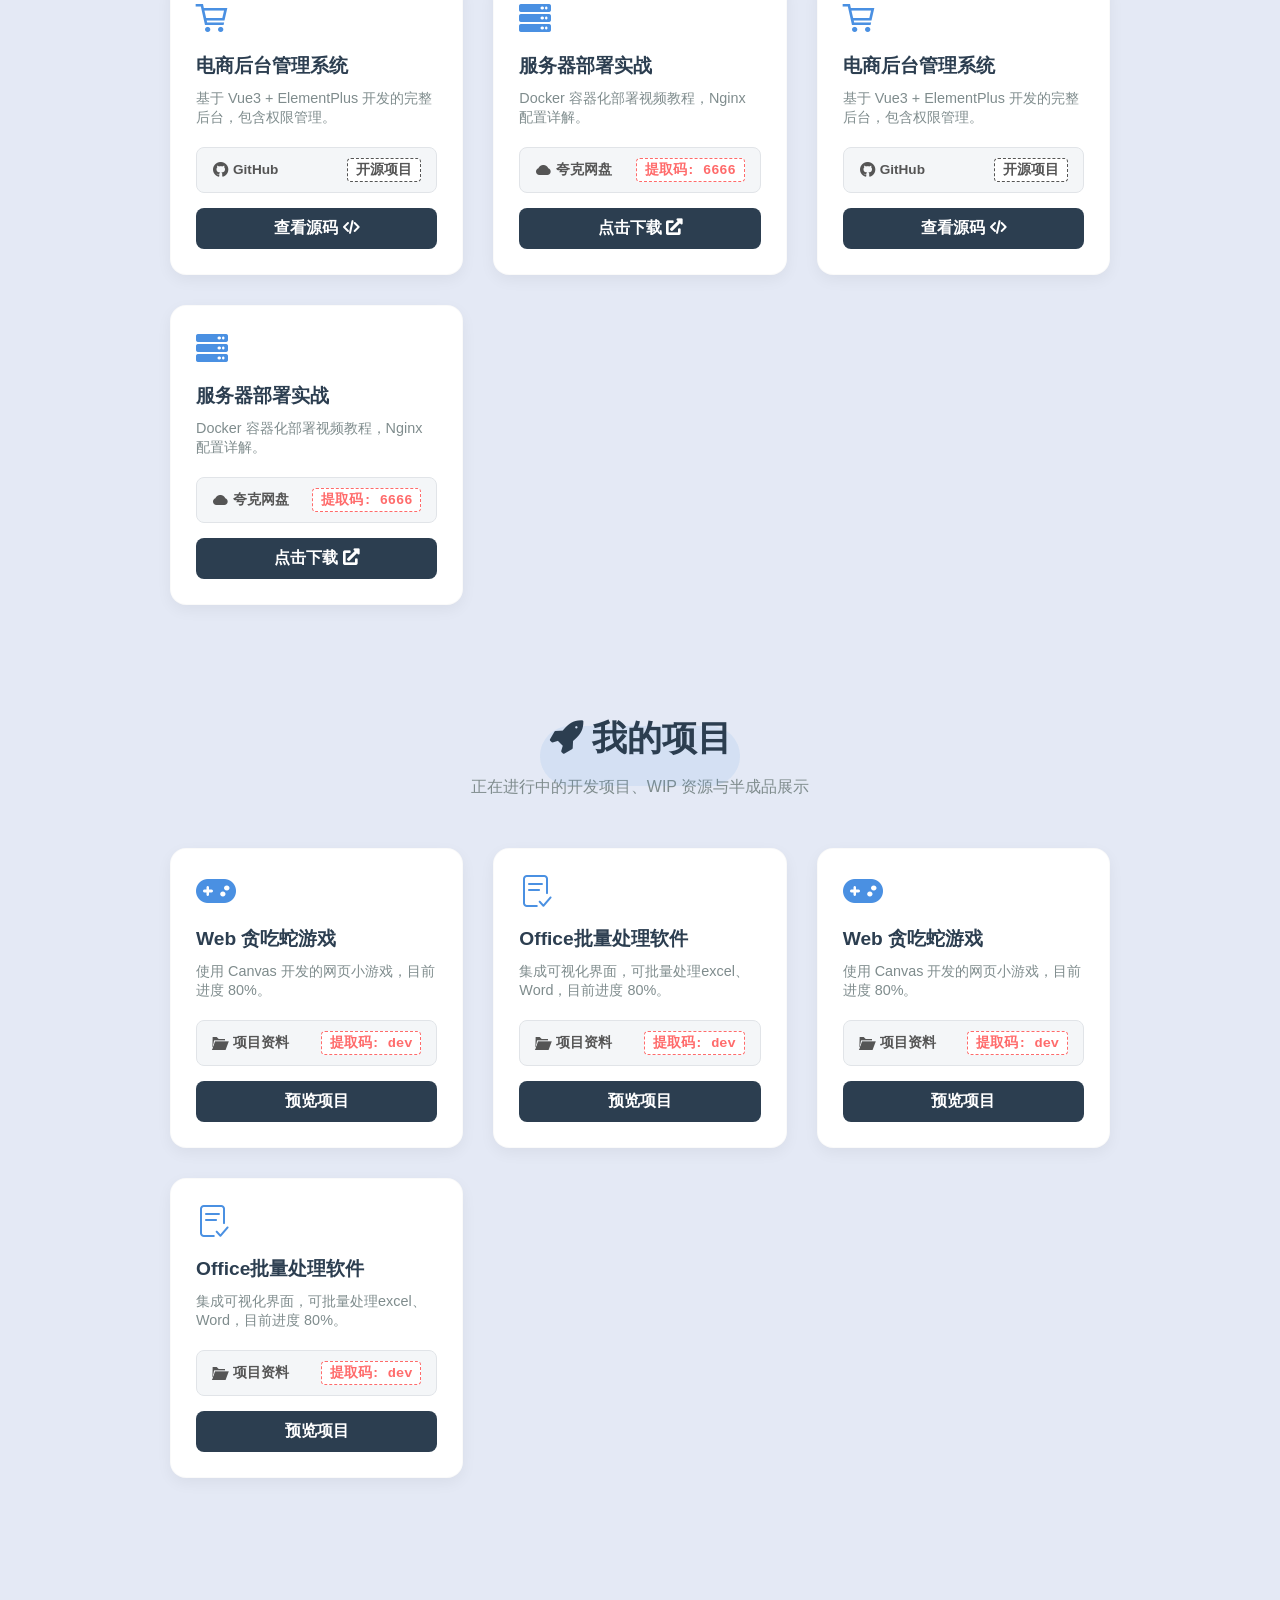
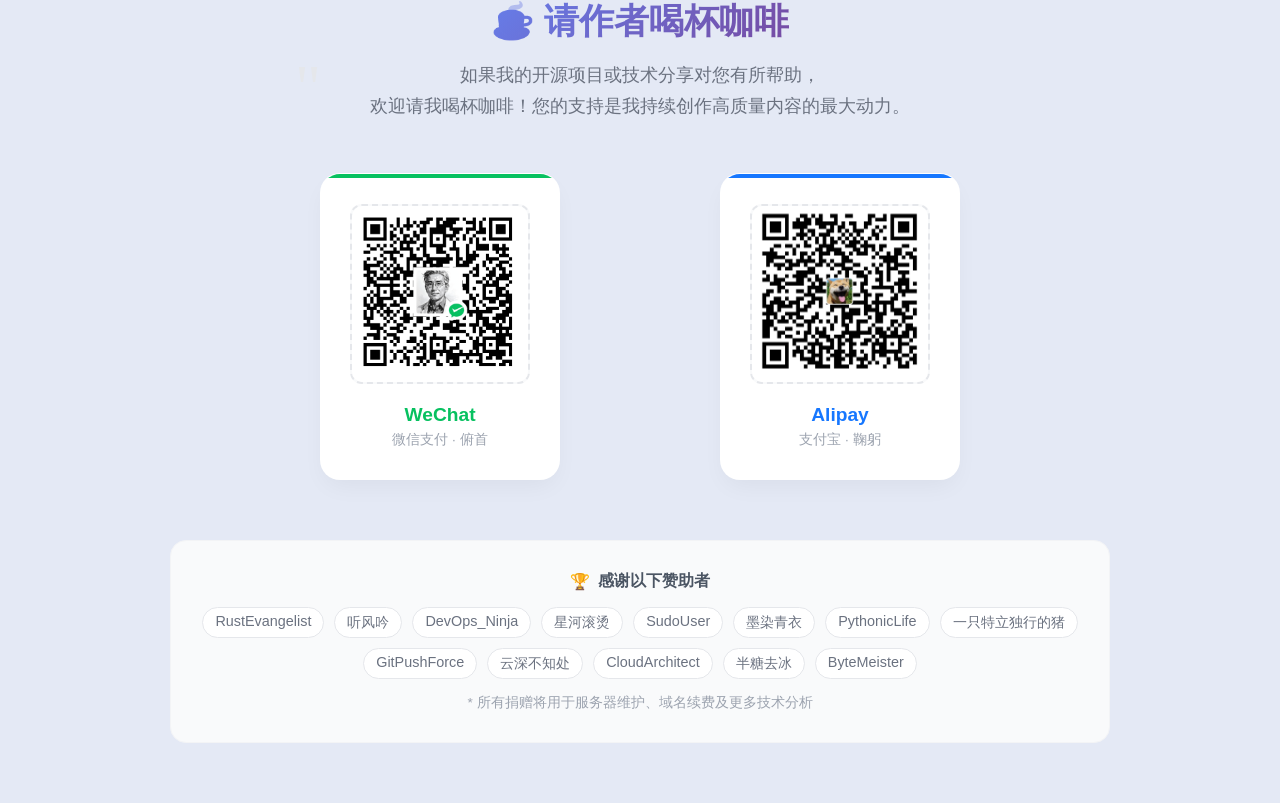
==== commit d06bb2fb: "read the .md file for detail." ====
--- a/blog.html
+++ b/blog.html
@@ -18,7 +18,9 @@
     <link rel="stylesheet" href="./css/bs_s_standardpage.css">
     <link rel="stylesheet" href="./css/bs_s_mybabble.css">
     <link rel="stylesheet" href="./css/bs_s_donate.css">
-    <link rel="stylesheet" href="./css/bs_error.css">
+    <style>
+
+    </style>
 </head>
 
 <body>
@@ -34,7 +36,7 @@
                     </div>
                     <div class="text logo-text">
                         <span>GooHv'S</span>
-                        <span>BLOG</span>
+                        <span>&nbsp; BLOG</span>
                     </div>
                 </a>
             </li>
@@ -65,15 +67,6 @@
                     <div class="text">我的项目</div>
                 </a>
             </li>
-            <!-- 我的碎碎念 -->
-            <li>
-                <a href="#myBabble" >
-                    <div class="icon">
-                        <i class="iconfont icon-myBabble"></i>
-                    </div>
-                    <div class="text">我的碎念</div>
-                </a>
-            </li>
             <!-- 关于捐献 -->
             <li>
                 <a href="#donate" >
@@ -94,7 +87,7 @@
                     <!-- 2. 子链接列表 (收起时隐藏，展开时显示) -->
                     <div class="sub-links">
                         <!-- 链接 1: GitHub -->
-                        <a href="https://github.com/GooHvLiu/GooHv-s-Blog" target="_blank" title="GitHub">
+                        <a href="https://github.com/GooHvLiu/GooHv-s-Blog-V1.0" target="_blank" title="GitHub">
                             <i class="iconfont icon-github"></i> 
                         </a>
                         <!-- 链接 2: w3School -->
@@ -110,6 +103,15 @@
                 </div>
             </li>
         </ul>
+    </div>
+
+    <!-- 滚动提示横幅容器 -->
+    <div class="banner-container">
+        <!-- 滚动提示横幅 -->
+        <div class="sroll-banner">
+            <span class="scroll-content">有关资料分享，商务合作，请联系Email: 879639340@qq.com。</span>
+            <span class="close-btn">&nbsp;&times;</span>
+        </div>
     </div>
 
     <!-- 我的主页 -->
@@ -132,10 +134,6 @@
         
     </section>
 
-    <!-- myBabble -->
-    <section id="myBabble">
-        
-    </section>
     <!-- 关于捐献 -->
     <section id="donate">
         
@@ -145,22 +143,24 @@
 <!-- 1. 全局配置 (必须第一个，提供 PAGE_PATH_MAP) -->
 <script src="./js/b_gconfig.js"></script>
 
-
-
-<!-- 3. 功能模块 (定义函数，依赖配置) -->
+<!-- 2. 功能模块 (定义函数，依赖配置) -->
 <script src="./js/b_hightlight.js"></script>
 <script src="./js/b_load.js"></script>
 
-<!-- 4. 初始化入口 (最后加载，绑定事件并调用上述函数) -->
+<!-- 3. 初始化入口 (最后加载，绑定事件并调用上述函数) -->
 <script src="./js/b_init.js"></script>
 
-<!-- 5. 点击菜单触发事件 -->
+<!-- 4. 点击菜单触发事件 -->
 <script src="./js/b_clickmenu.js"></script>
 
-<!-- 6. 滚动滑轮触发事件 -->
+<!-- 5. 滚动滑轮触发事件 -->
 <script src="./js/b_scroll.js"></script>
 
-<!-- 2. 下滑逐渐显示的功能，提高美感 -->
+<!-- 6. 下滑逐渐显示的功能，提高美感 -->
 <script src="./js/b_s_display.js"></script>
+
+<!-- 7. 滚动横幅关闭功能 -->
+<script src="./js/b_srollclosed.js"></script>
+
 </body>
 </html> 
--- a/css/bs_m_main.css
+++ b/css/bs_m_main.css
@@ -111,7 +111,8 @@
     position: relative;
     width: 25px;
     height: 25px;
-    left:12px;
+    top:-0.6px;
+    left:10.2px;
     border-radius: 50%;
     overflow: hidden;
     background: #fff;
@@ -189,6 +190,10 @@
     transition: 0.5s;
 }
 
+.icon .iconfont {
+    font-size: 25px;
+}
+
 /* 选中菜单后面的黑色圆圈 */
 .active a .icon::before {
     content: "";
@@ -196,7 +201,7 @@
     top:18.79px;
     width: 32px;
     height: 32px;
-    left:1.2px;
+    left:-1px;
     background: #000000;
     border-radius: 50%;
     transition: 0.5s;
